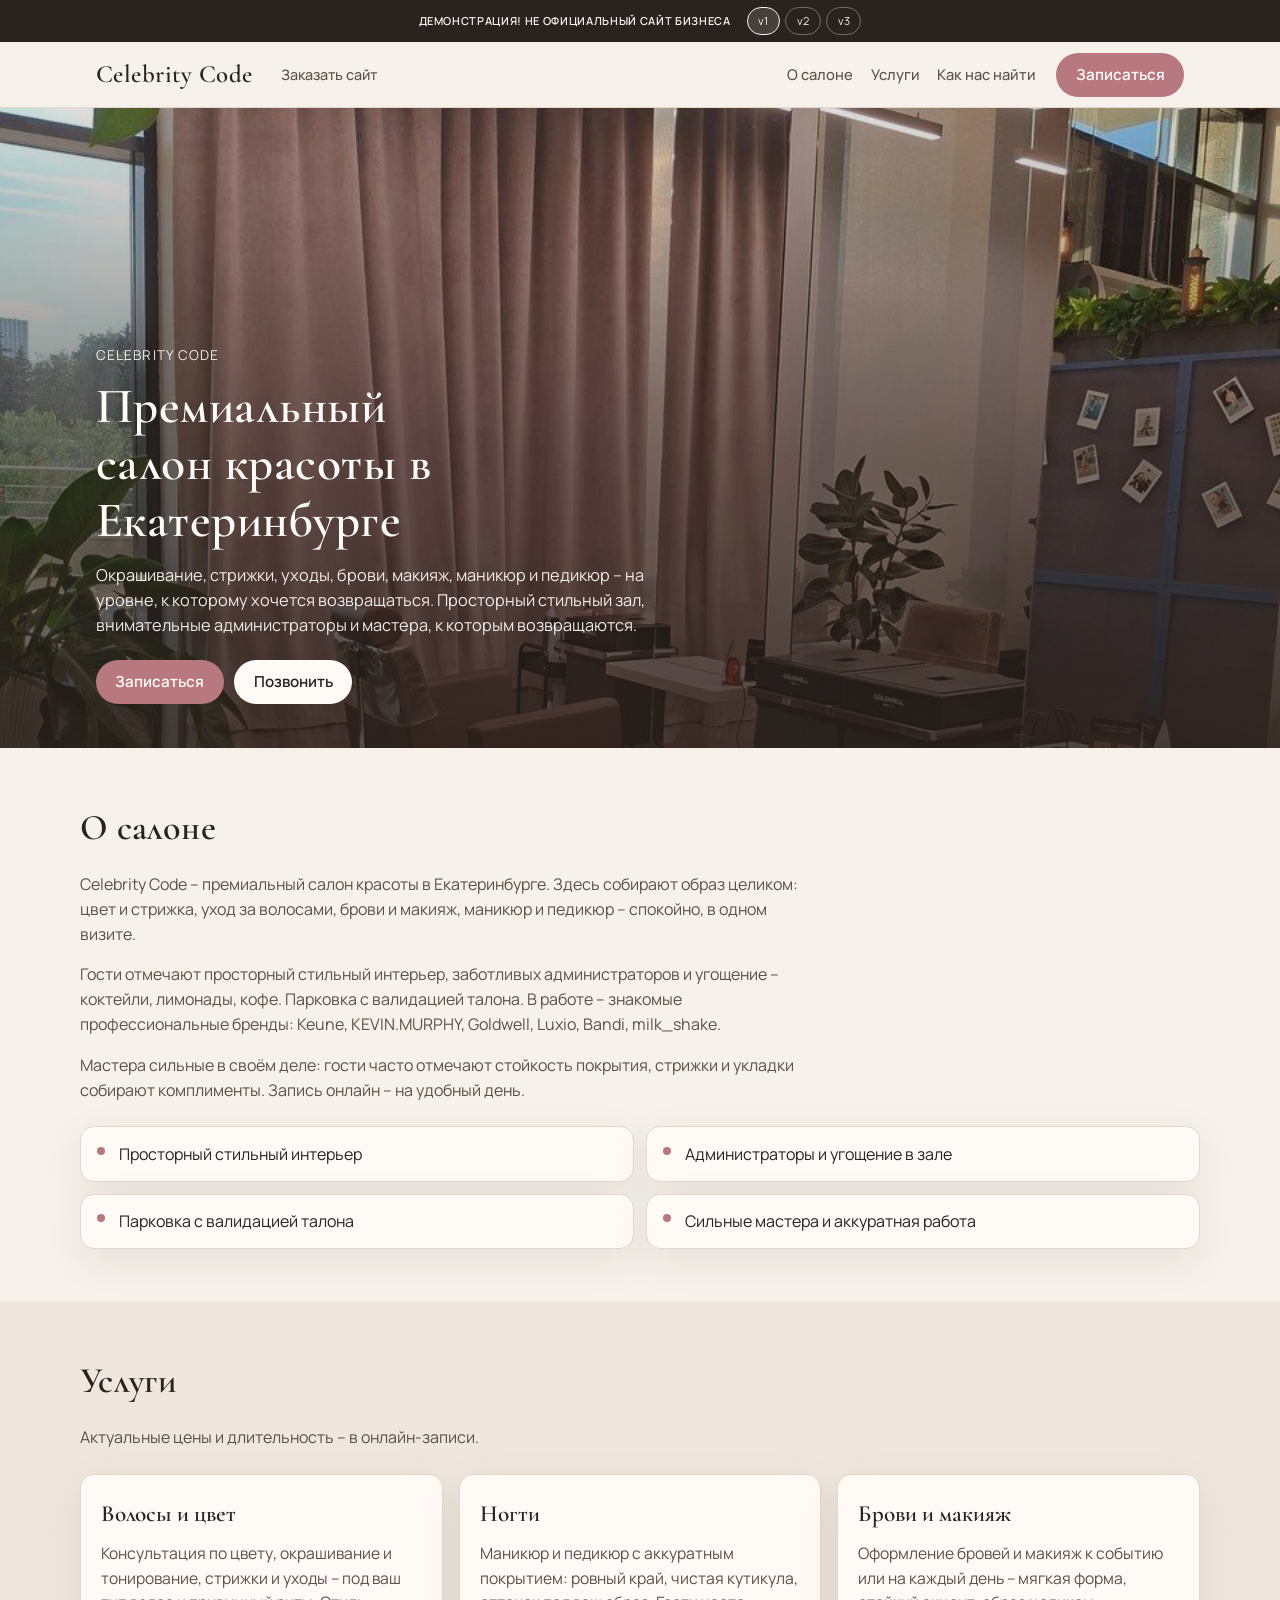
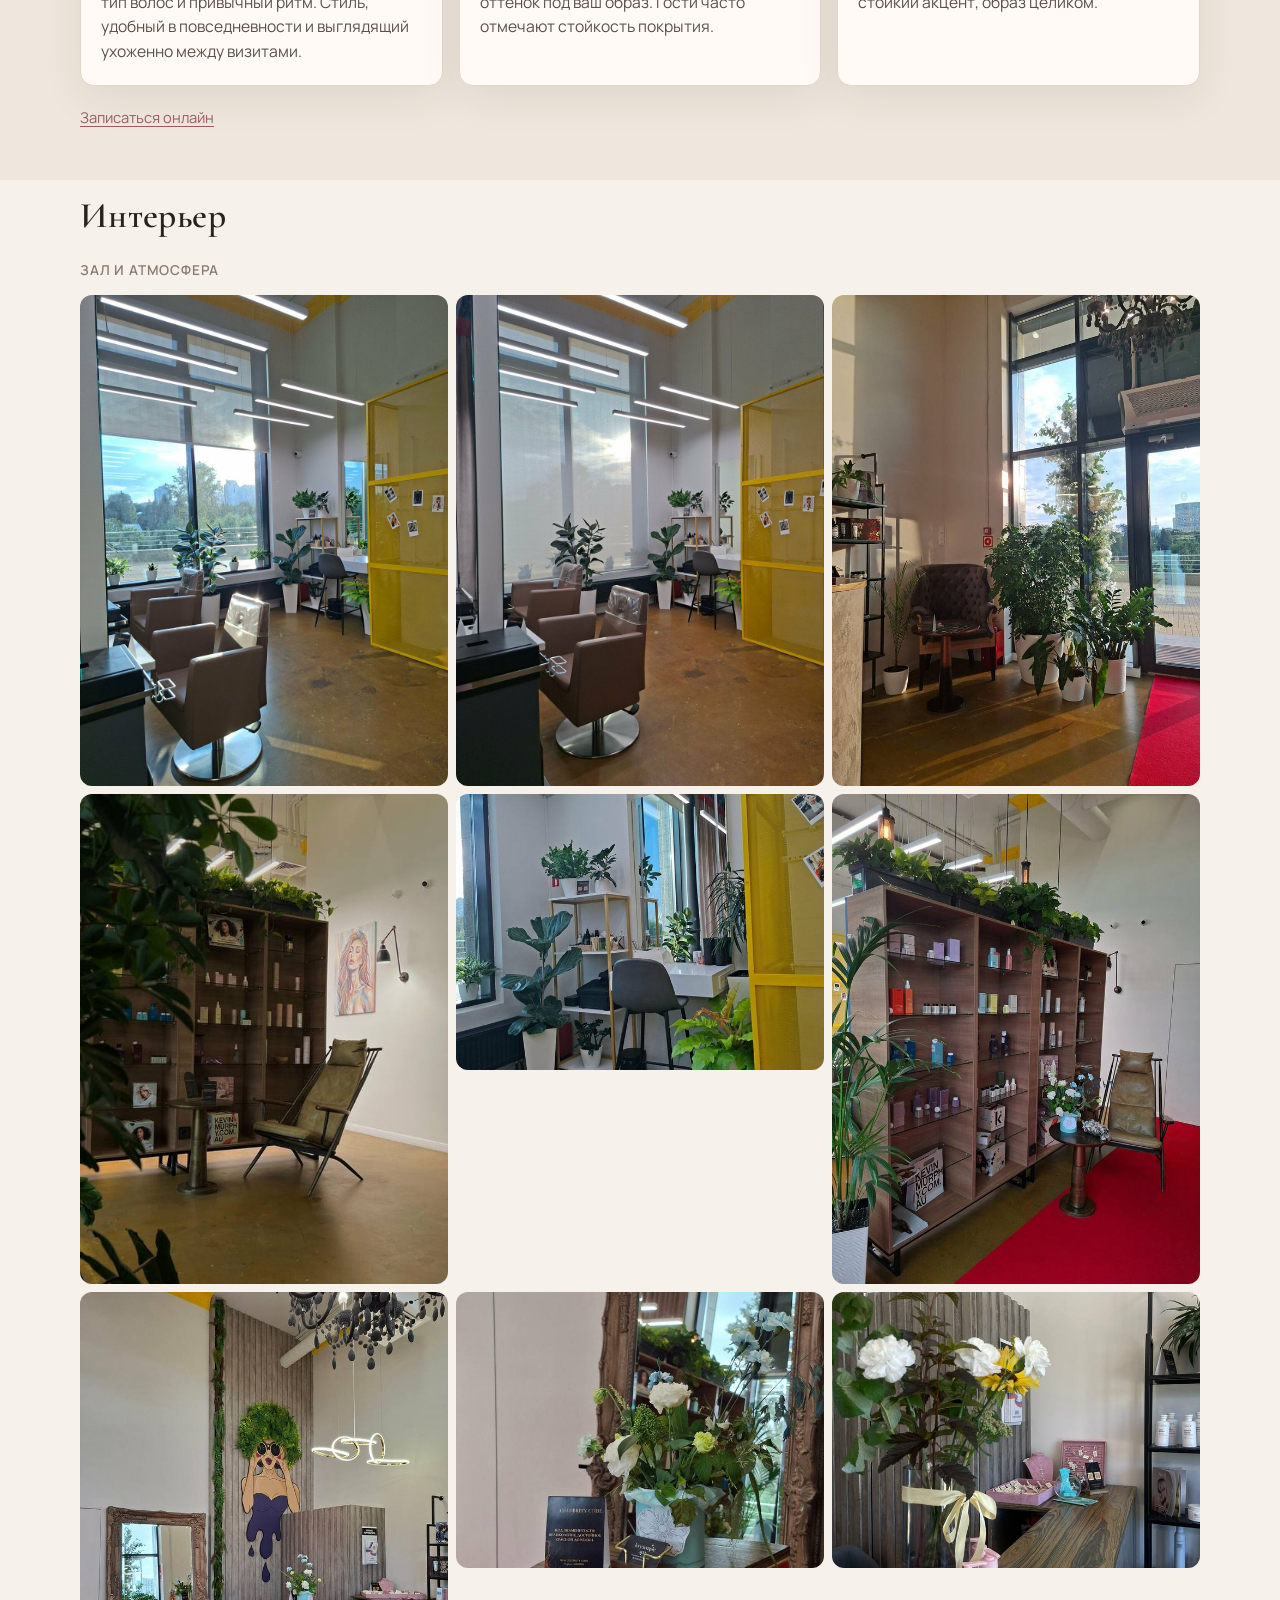
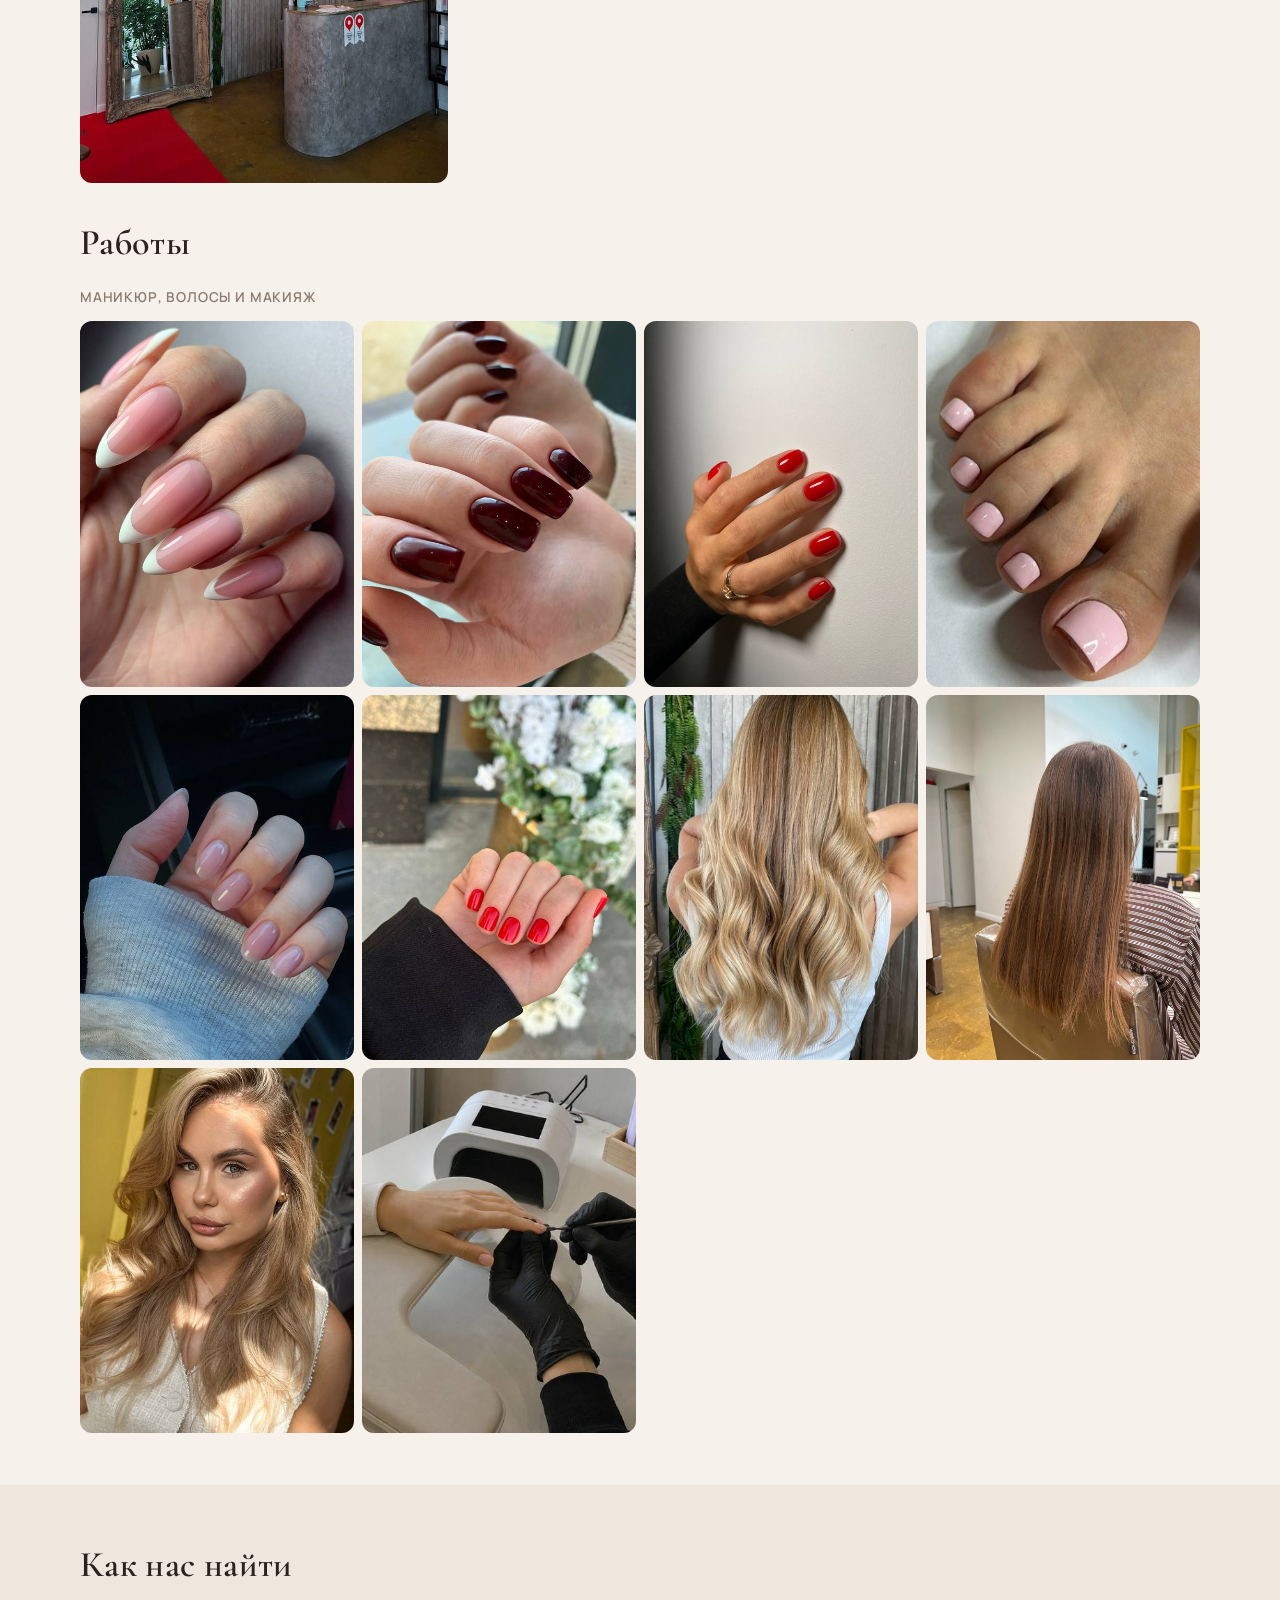
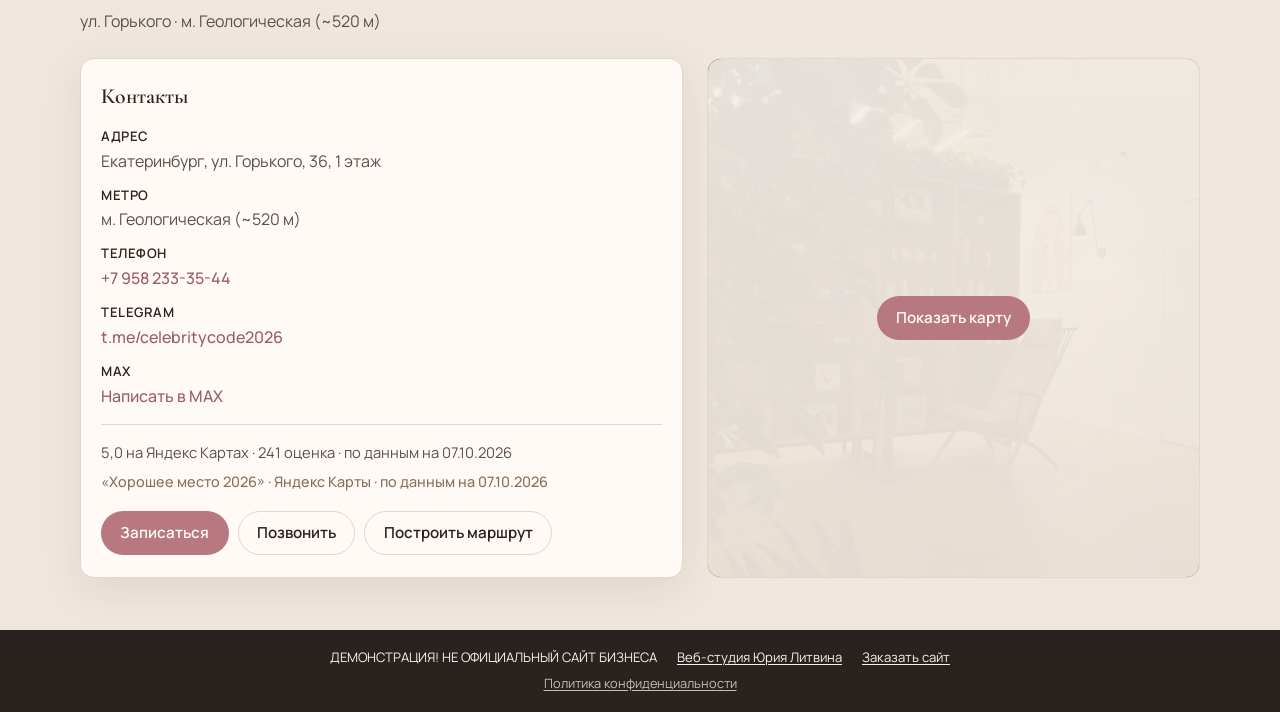
==== v1/index.html @ d30b7cc7 "Demo site" ====
<!DOCTYPE html>
<html lang="ru">
<head>
<meta charset="utf-8">
<meta name="viewport" content="width=device-width, initial-scale=1.0">
<meta name="robots" content="noindex, nofollow">
<title>Celebrity Code · Премиальный салон красоты в Екатеринбурге</title>
<meta name="description" content="Celebrity Code – премиальный салон красоты в Екатеринбурге на ул. Горького, 36. Окрашивание, стрижки, уходы, брови, макияж, маникюр и педикюр. Запись онлайн.">
<meta name="theme-color" content="#b87880">
<link rel="icon" sizes="any" href="../logos/favicon.ico">
<link rel="icon" type="image/png" sizes="32x32" href="../logos/favicon-32x32.png">
<link rel="apple-touch-icon" sizes="180x180" href="../logos/apple-touch-icon.png">
<link rel="preload" href="../fonts/cormorant-garamond-600-cyrillic.woff2" as="font" type="font/woff2" crossorigin>
<link rel="preload" href="../fonts/manrope-400-cyrillic.woff2" as="font" type="font/woff2" crossorigin>
<link rel="stylesheet" href="../css/fonts.css">
<link rel="stylesheet" href="../css/styles.css">
</head>
<body>
<div class="demo-strip" role="note">
  <div class="demo-strip__inner">
    <span class="demo-strip__label">ДЕМОНСТРАЦИЯ! НЕ ОФИЦИАЛЬНЫЙ САЙТ БИЗНЕСА</span>
    <nav class="demo-switch" aria-label="Варианты демо">
      <a href="./" aria-current="page">v1</a>
      <a href="../">v2</a>
      <a href="../v3/">v3</a>
    </nav>
  </div>
</div>

<header class="site-header">
  <div class="header-bar">
    <a class="signboard" href="../">Celebrity Code</a>
    <a class="order-link" href="https://litviniuv.ru/webstudio/order/?c=h4xt">Заказать сайт</a>
    <ul class="nav-desktop">
      <li><a href="#about">О салоне</a></li>
      <li><a href="#services">Услуги</a></li>
      <li><a href="#contacts">Как нас найти</a></li>
    </ul>
    <a class="btn btn--accent header-cta" href="https://n941778.yclients.com/company/560868/" target="_blank" rel="noopener noreferrer">Записаться</a>
    <button class="menu-toggle" id="menu-toggle" type="button" aria-expanded="false" aria-controls="nav-panel" aria-label="Открыть меню">
      <span class="menu-toggle__bars" aria-hidden="true"></span>
    </button>
  </div>
</header>

<nav class="nav-panel" id="nav-panel" aria-label="Мобильное меню">
  <ul class="nav-panel__list">
    <li><a href="#about">О салоне</a></li>
    <li><a href="#services">Услуги</a></li>
    <li><a href="#contacts">Как нас найти</a></li>
    <li><a href="https://litviniuv.ru/webstudio/order/?c=h4xt">Заказать сайт</a></li>
  </ul>
  <div class="nav-panel__meta">
    <p>Екатеринбург, ул. Горького, 36, 1 этаж</p>
    <p><a href="tel:+79582333544">+7 958 233-35-44</a></p>
  </div>
</nav>

<main>
  <section class="hero" aria-label="Первый экран">
    <div class="hero__media">
      <img src="../images/interior-01.jpg" alt="Просторный зал Celebrity Code с панорамными окнами и розовыми шторами" width="960" height="1280" fetchpriority="high">
    </div>
    <div class="hero__inner">
      <p class="hero__eyebrow">Celebrity Code</p>
      <h1>Премиальный салон красоты в Екатеринбурге</h1>
      <p class="hero__lead">Окрашивание, стрижки, уходы, брови, макияж, маникюр и педикюр – на уровне, к которому хочется возвращаться. Просторный стильный зал, внимательные администраторы и мастера, к которым возвращаются.</p>
      <div class="hero__actions">
        <a class="btn btn--accent" href="https://n941778.yclients.com/company/560868/" target="_blank" rel="noopener noreferrer">Записаться</a>
        <a class="btn btn--light" href="tel:+79582333544">Позвонить</a>
      </div>
    </div>
  </section>

  <section class="section" id="about">
    <div class="section__inner">
      <h2 class="section__title">О салоне</h2>
      <div class="prose">
        <p>Celebrity Code – премиальный салон красоты в Екатеринбурге. Здесь собирают образ целиком: цвет и стрижка, уход за волосами, брови и макияж, маникюр и педикюр – спокойно, в одном визите.</p>
        <p>Гости отмечают просторный стильный интерьер, заботливых администраторов и угощение – коктейли, лимонады, кофе. Парковка с валидацией талона. В работе – знакомые профессиональные бренды: Keune, KEVIN.MURPHY, Goldwell, Luxio, Bandi, milk_shake.</p>
        <p>Мастера сильные в своём деле: гости часто отмечают стойкость покрытия, стрижки и укладки собирают комплименты. Запись онлайн – на удобный день.</p>
      </div>
      <ul class="feature-list">
        <li>Просторный стильный интерьер</li>
        <li>Администраторы и угощение в зале</li>
        <li>Парковка с валидацией талона</li>
        <li>Сильные мастера и аккуратная работа</li>
      </ul>
    </div>
  </section>

  <section class="section section--soft" id="services">
    <div class="section__inner">
      <h2 class="section__title">Услуги</h2>
      <p class="section__lead">Актуальные цены и длительность – в онлайн-записи.</p>
      <div class="services-grid">
        <article class="service-card">
          <h3>Волосы и цвет</h3>
          <p>Консультация по цвету, окрашивание и тонирование, стрижки и уходы – под ваш тип волос и привычный ритм. Стиль, удобный в повседневности и выглядящий ухоженно между визитами.</p>
        </article>
        <article class="service-card">
          <h3>Ногти</h3>
          <p>Маникюр и педикюр с аккуратным покрытием: ровный край, чистая кутикула, оттенок под ваш образ. Гости часто отмечают стойкость покрытия.</p>
        </article>
        <article class="service-card">
          <h3>Брови и макияж</h3>
          <p>Оформление бровей и макияж к событию или на каждый день – мягкая форма, стойкий акцент, образ целиком.</p>
        </article>
      </div>
      <p class="services-note"><a href="https://n941778.yclients.com/company/560868/" target="_blank" rel="noopener noreferrer">Записаться онлайн</a></p>
    </div>
  </section>

  <section class="section gallery" aria-label="Галерея">
    <div class="section__inner">
      <h2 class="section__title">Интерьер</h2>
      <div class="gallery__block">
        <p class="gallery__label">Зал и атмосфера</p>
        <div class="gallery__grid gallery__grid--interiors">
          <figure><img src="../images/interior-02.jpg" alt="Рабочие места у больших окон салона" width="960" height="1280" loading="lazy"></figure>
          <figure><img src="../images/interior-03.jpg" alt="Ряд станций с мягким светом на потолке" width="960" height="1280" loading="lazy"></figure>
          <figure><img src="../images/interior-04.jpg" alt="Зона отдыха с креслом и растениями" width="675" height="900" loading="lazy"></figure>
          <figure><img src="../images/interior-05.jpg" alt="Витрина с уходовой косметикой и креслом" width="900" height="675" loading="lazy"></figure>
          <figure><img src="../images/interior-06.jpg" alt="Угловая зона у окна с барным стулом" width="675" height="900" loading="lazy"></figure>
          <figure><img src="../images/interior-07.jpg" alt="Витрина с продуктами и растениями" width="675" height="900" loading="lazy"></figure>
          <figure><img src="../images/interior-08.jpg" alt="Ресепшен с зеркалом и мягким неоном" width="675" height="900" loading="lazy"></figure>
          <figure><img src="../images/interior-09.jpg" alt="Стойка ресепшена с цветами" width="675" height="900" loading="lazy"></figure>
          <figure><img src="../images/interior-10.jpg" alt="Ресепшен с брендовой косметикой и букетом" width="675" height="900" loading="lazy"></figure>
        </div>
      </div>
      <div class="gallery__block">
        <h2 class="section__title">Работы</h2>
        <p class="gallery__label">Маникюр, волосы и макияж</p>
        <div class="gallery__grid gallery__grid--works">
          <figure><img src="../images/work-01.jpg" alt="Нюдовый френч на миндалевидной форме" width="700" height="700" loading="lazy"></figure>
          <figure><img src="../images/work-02.jpg" alt="Бордовый глянцевый маникюр" width="525" height="700" loading="lazy"></figure>
          <figure><img src="../images/work-03.jpg" alt="Красный маникюр" width="525" height="700" loading="lazy"></figure>
          <figure><img src="../images/work-04.jpg" alt="Розовый педикюр" width="700" height="525" loading="lazy"></figure>
          <figure><img src="../images/work-05.jpg" alt="Нюдовый маникюр" width="525" height="700" loading="lazy"></figure>
          <figure><img src="../images/work-06.jpg" alt="Красный маникюр с цветочным акцентом" width="525" height="700" loading="lazy"></figure>
          <figure><img src="../images/work-07.jpg" alt="Длинные светлые волны" width="393" height="700" loading="lazy"></figure>
          <figure><img src="../images/work-08.jpg" alt="Прямые каштановые волосы" width="525" height="700" loading="lazy"></figure>
          <figure><img src="../images/work-11.jpg" alt="Светлая укладка и макияж" width="525" height="700" loading="lazy"></figure>
          <figure><img src="../images/work-12.jpg" alt="Маникюр в процессе работы" width="700" height="525" loading="lazy"></figure>
        </div>
      </div>
    </div>
  </section>

  <section class="section section--soft" id="contacts">
    <div class="section__inner">
      <h2 class="section__title">Как нас найти</h2>
      <p class="section__lead">ул. Горького · м. Геологическая (~520 м)</p>
      <div class="contacts-grid">
        <div class="contacts-card">
          <h3>Контакты</h3>
          <ul class="contacts-list">
            <li>
              <strong>Адрес</strong>
              Екатеринбург, ул. Горького, 36, 1 этаж
            </li>
            <li>
              <strong>Метро</strong>
              м. Геологическая (~520 м)
            </li>
            <li>
              <strong>Телефон</strong>
              <a href="tel:+79582333544">+7 958 233-35-44</a>
            </li>
            <li>
              <strong>Telegram</strong>
              <a href="https://t.me/celebritycode2026" target="_blank" rel="noopener noreferrer">t.me/celebritycode2026</a>
            </li>
            <li>
              <strong>MAX</strong>
              <a href="https://max.ru/u/f9LHodD0cOIdNxiGwpYgcu-uURk3g34Nb84Rll1ooj0iKbLp18bZekfVQBA" target="_blank" rel="noopener noreferrer">Написать в MAX</a>
            </li>
          </ul>
          <p class="rating-line">5,0 на Яндекс Картах · 241 оценка · по данным на 07.10.2026</p>
          <p class="award-line">«Хорошее место 2026» · Яндекс Карты · по данным на 07.10.2026</p>
          <div class="contacts-actions">
            <a class="btn btn--accent" href="https://n941778.yclients.com/company/560868/" target="_blank" rel="noopener noreferrer">Записаться</a>
            <a class="btn btn--ghost" href="tel:+79582333544">Позвонить</a>
            <a class="btn btn--ghost" href="https://yandex.ru/maps/org/celebrity_code/54910618057/" target="_blank" rel="noopener noreferrer">Построить маршрут</a>
          </div>
        </div>
        <div
          class="map-wrap"
          id="map-wrap"
          data-map-src="https://yandex.ru/map-widget/v1/?ll=60.6073%2C56.8293&amp;z=17&amp;pt=60.6073,56.8293&amp;l=map"
        >
          <div class="map-placeholder">
            <button class="btn btn--accent" id="show-map" type="button">Показать карту</button>
          </div>
        </div>
      </div>
    </div>
  </section>
</main>

<footer class="site-footer">
  <div class="site-footer__inner">
    <span>ДЕМОНСТРАЦИЯ! НЕ ОФИЦИАЛЬНЫЙ САЙТ БИЗНЕСА</span>
    <a href="https://litviniuv.ru/webstudio/">Веб-студия Юрия Литвина</a>
    <a href="https://litviniuv.ru/webstudio/order/?c=h4xt">Заказать сайт</a>
  </div>
  <div class="footer-privacy">
    <a href="../privacy/">Политика конфиденциальности</a>
  </div>
</footer>

<script src="../js/main.js" defer></script>
</body>
</html>
---- css/fonts.css ----
@font-face {
  font-family: 'Cormorant Garamond';
  font-style: italic;
  font-weight: 500;
  font-display: swap;
  src: url('../fonts/cormorant-garamond-500-italic-cyrillic.woff2') format('woff2');
  unicode-range: U+0301, U+0400-045F, U+0490-0491, U+04B0-04B1, U+2116;
}
@font-face {
  font-family: 'Cormorant Garamond';
  font-style: italic;
  font-weight: 500;
  font-display: swap;
  src: url('../fonts/cormorant-garamond-500-italic-latin-ext.woff2') format('woff2');
  unicode-range: U+0100-02BA, U+02BD-02C5, U+02C7-02CC, U+02CE-02D7, U+02DD-02FF, U+0304, U+0308, U+0329, U+1D00-1DBF, U+1E00-1E9F, U+1EF2-1EFF, U+2020, U+20A0-20AB, U+20AD-20C4, U+2113, U+2C60-2C7F, U+A720-A7FF;
}
@font-face {
  font-family: 'Cormorant Garamond';
  font-style: italic;
  font-weight: 500;
  font-display: swap;
  src: url('../fonts/cormorant-garamond-500-italic-latin.woff2') format('woff2');
  unicode-range: U+0000-00FF, U+0131, U+0152-0153, U+02BB-02BC, U+02C6, U+02DA, U+02DC, U+0304, U+0308, U+0329, U+2000-206F, U+20AC, U+2122, U+2191, U+2193, U+2212, U+2215, U+FEFF, U+FFFD;
}
@font-face {
  font-family: 'Cormorant Garamond';
  font-style: normal;
  font-weight: 500;
  font-display: swap;
  src: url('../fonts/cormorant-garamond-500-cyrillic.woff2') format('woff2');
  unicode-range: U+0301, U+0400-045F, U+0490-0491, U+04B0-04B1, U+2116;
}
@font-face {
  font-family: 'Cormorant Garamond';
  font-style: normal;
  font-weight: 500;
  font-display: swap;
  src: url('../fonts/cormorant-garamond-500-latin-ext.woff2') format('woff2');
  unicode-range: U+0100-02BA, U+02BD-02C5, U+02C7-02CC, U+02CE-02D7, U+02DD-02FF, U+0304, U+0308, U+0329, U+1D00-1DBF, U+1E00-1E9F, U+1EF2-1EFF, U+2020, U+20A0-20AB, U+20AD-20C4, U+2113, U+2C60-2C7F, U+A720-A7FF;
}
@font-face {
  font-family: 'Cormorant Garamond';
  font-style: normal;
  font-weight: 500;
  font-display: swap;
  src: url('../fonts/cormorant-garamond-500-latin.woff2') format('woff2');
  unicode-range: U+0000-00FF, U+0131, U+0152-0153, U+02BB-02BC, U+02C6, U+02DA, U+02DC, U+0304, U+0308, U+0329, U+2000-206F, U+20AC, U+2122, U+2191, U+2193, U+2212, U+2215, U+FEFF, U+FFFD;
}
@font-face {
  font-family: 'Cormorant Garamond';
  font-style: normal;
  font-weight: 600;
  font-display: swap;
  src: url('../fonts/cormorant-garamond-600-cyrillic.woff2') format('woff2');
  unicode-range: U+0301, U+0400-045F, U+0490-0491, U+04B0-04B1, U+2116;
}
@font-face {
  font-family: 'Cormorant Garamond';
  font-style: normal;
  font-weight: 600;
  font-display: swap;
  src: url('../fonts/cormorant-garamond-600-latin-ext.woff2') format('woff2');
  unicode-range: U+0100-02BA, U+02BD-02C5, U+02C7-02CC, U+02CE-02D7, U+02DD-02FF, U+0304, U+0308, U+0329, U+1D00-1DBF, U+1E00-1E9F, U+1EF2-1EFF, U+2020, U+20A0-20AB, U+20AD-20C4, U+2113, U+2C60-2C7F, U+A720-A7FF;
}
@font-face {
  font-family: 'Cormorant Garamond';
  font-style: normal;
  font-weight: 600;
  font-display: swap;
  src: url('../fonts/cormorant-garamond-600-latin.woff2') format('woff2');
  unicode-range: U+0000-00FF, U+0131, U+0152-0153, U+02BB-02BC, U+02C6, U+02DA, U+02DC, U+0304, U+0308, U+0329, U+2000-206F, U+20AC, U+2122, U+2191, U+2193, U+2212, U+2215, U+FEFF, U+FFFD;
}
@font-face {
  font-family: 'Manrope';
  font-style: normal;
  font-weight: 400;
  font-display: swap;
  src: url('../fonts/manrope-400-cyrillic.woff2') format('woff2');
  unicode-range: U+0301, U+0400-045F, U+0490-0491, U+04B0-04B1, U+2116;
}
@font-face {
  font-family: 'Manrope';
  font-style: normal;
  font-weight: 400;
  font-display: swap;
  src: url('../fonts/manrope-400-latin-ext.woff2') format('woff2');
  unicode-range: U+0100-02BA, U+02BD-02C5, U+02C7-02CC, U+02CE-02D7, U+02DD-02FF, U+0304, U+0308, U+0329, U+1D00-1DBF, U+1E00-1E9F, U+1EF2-1EFF, U+2020, U+20A0-20AB, U+20AD-20C4, U+2113, U+2C60-2C7F, U+A720-A7FF;
}
@font-face {
  font-family: 'Manrope';
  font-style: normal;
  font-weight: 400;
  font-display: swap;
  src: url('../fonts/manrope-400-latin.woff2') format('woff2');
  unicode-range: U+0000-00FF, U+0131, U+0152-0153, U+02BB-02BC, U+02C6, U+02DA, U+02DC, U+0304, U+0308, U+0329, U+2000-206F, U+20AC, U+2122, U+2191, U+2193, U+2212, U+2215, U+FEFF, U+FFFD;
}
@font-face {
  font-family: 'Manrope';
  font-style: normal;
  font-weight: 500;
  font-display: swap;
  src: url('../fonts/manrope-500-cyrillic.woff2') format('woff2');
  unicode-range: U+0301, U+0400-045F, U+0490-0491, U+04B0-04B1, U+2116;
}
@font-face {
  font-family: 'Manrope';
  font-style: normal;
  font-weight: 500;
  font-display: swap;
  src: url('../fonts/manrope-500-latin-ext.woff2') format('woff2');
  unicode-range: U+0100-02BA, U+02BD-02C5, U+02C7-02CC, U+02CE-02D7, U+02DD-02FF, U+0304, U+0308, U+0329, U+1D00-1DBF, U+1E00-1E9F, U+1EF2-1EFF, U+2020, U+20A0-20AB, U+20AD-20C4, U+2113, U+2C60-2C7F, U+A720-A7FF;
}
@font-face {
  font-family: 'Manrope';
  font-style: normal;
  font-weight: 500;
  font-display: swap;
  src: url('../fonts/manrope-500-latin.woff2') format('woff2');
  unicode-range: U+0000-00FF, U+0131, U+0152-0153, U+02BB-02BC, U+02C6, U+02DA, U+02DC, U+0304, U+0308, U+0329, U+2000-206F, U+20AC, U+2122, U+2191, U+2193, U+2212, U+2215, U+FEFF, U+FFFD;
}
@font-face {
  font-family: 'Manrope';
  font-style: normal;
  font-weight: 600;
  font-display: swap;
  src: url('../fonts/manrope-600-cyrillic.woff2') format('woff2');
  unicode-range: U+0301, U+0400-045F, U+0490-0491, U+04B0-04B1, U+2116;
}
@font-face {
  font-family: 'Manrope';
  font-style: normal;
  font-weight: 600;
  font-display: swap;
  src: url('../fonts/manrope-600-latin-ext.woff2') format('woff2');
  unicode-range: U+0100-02BA, U+02BD-02C5, U+02C7-02CC, U+02CE-02D7, U+02DD-02FF, U+0304, U+0308, U+0329, U+1D00-1DBF, U+1E00-1E9F, U+1EF2-1EFF, U+2020, U+20A0-20AB, U+20AD-20C4, U+2113, U+2C60-2C7F, U+A720-A7FF;
}
@font-face {
  font-family: 'Manrope';
  font-style: normal;
  font-weight: 600;
  font-display: swap;
  src: url('../fonts/manrope-600-latin.woff2') format('woff2');
  unicode-range: U+0000-00FF, U+0131, U+0152-0153, U+02BB-02BC, U+02C6, U+02DA, U+02DC, U+0304, U+0308, U+0329, U+2000-206F, U+20AC, U+2122, U+2191, U+2193, U+2212, U+2215, U+FEFF, U+FFFD;
}
---- css/styles.css ----
/* Celebrity Code · demo C2 · Fork B warm premium */
:root {
  --bg: #f7f1eb;
  --bg-soft: #efe6dd;
  --surface: #fffaf6;
  --ink: #2a221e;
  --ink-soft: #5c5048;
  --muted: #8a7b70;
  --line: #e4d6c8;
  --rose: #b87880;
  --rose-deep: #9a5d66;
  --wood: #8b6f5c;
  --accent: #b87880;
  --accent-ink: #fffaf6;
  --shadow: 0 12px 40px rgba(42, 34, 30, 0.08);
  --radius: 14px;
  --font-display: "Cormorant Garamond", "Times New Roman", serif;
  --font-body: Manrope, system-ui, sans-serif;
  --demo-h: 36px;
  --header-h: 64px;
  --max: 1120px;
  --ease: cubic-bezier(0.22, 1, 0.36, 1);
}

*, *::before, *::after { box-sizing: border-box; }
html {
  scroll-behavior: smooth;
  -webkit-text-size-adjust: 100%;
}
html.nav-open { overflow: hidden; }
body {
  margin: 0;
  font-family: var(--font-body);
  font-weight: 400;
  color: var(--ink);
  background: var(--bg);
  line-height: 1.55;
  min-height: 100%;
  /* no overflow-x:hidden — clips fixed children */
}
img { max-width: 100%; height: auto; display: block; }
a { color: var(--rose-deep); text-decoration-thickness: 1px; text-underline-offset: 0.18em; }
a:hover { color: var(--ink); }
:focus { outline: none; }
:focus-visible {
  outline: 2px solid var(--rose);
  outline-offset: 3px;
}

.demo-strip {
  position: sticky;
  top: 0;
  z-index: 60;
  background: #2a221e;
  color: #f7f1eb;
  font-size: 11px;
  letter-spacing: 0.06em;
  text-align: center;
  padding: 0.45rem 0.75rem;
  line-height: 1.35;
}
.demo-strip__inner {
  max-width: var(--max);
  margin: 0 auto;
  display: flex;
  flex-wrap: wrap;
  gap: 0.5rem 1rem;
  align-items: center;
  justify-content: center;
}
.demo-strip__label { font-weight: 600; text-transform: uppercase; }
.demo-switch {
  display: flex;
  gap: 0.35rem;
  flex-wrap: wrap;
  justify-content: center;
}
.demo-switch a {
  color: #f7f1eb;
  text-decoration: none;
  border: 1px solid rgba(247, 241, 235, 0.35);
  border-radius: 999px;
  padding: 0.2rem 0.65rem;
  font-size: 11px;
  letter-spacing: 0.02em;
  min-height: 28px;
  display: inline-flex;
  align-items: center;
}
.demo-switch a[aria-current="page"],
.demo-switch a:hover {
  background: rgba(247, 241, 235, 0.14);
  border-color: #f7f1eb;
}

.site-header {
  position: sticky;
  top: var(--demo-h);
  z-index: 50;
  background: rgba(247, 241, 235, 0.92);
  backdrop-filter: blur(10px);
  border-bottom: 1px solid var(--line);
}
.header-bar {
  max-width: var(--max);
  margin: 0 auto;
  padding: 0.65rem 1rem;
  display: flex;
  align-items: center;
  gap: 0.75rem 1rem;
  min-height: var(--header-h);
}
.signboard {
  font-family: var(--font-display);
  font-weight: 600;
  font-size: clamp(1.25rem, 2.5vw, 1.55rem);
  letter-spacing: 0.02em;
  color: var(--ink);
  text-decoration: none;
  white-space: nowrap;
  line-height: 1.1;
}
.signboard:hover { color: var(--rose-deep); }
.order-link {
  margin-left: auto;
  color: var(--ink-soft);
  text-decoration: none;
  font-size: 0.9rem;
  font-weight: 500;
  display: none;
}
.order-link:hover { color: var(--ink); }
.nav-desktop {
  display: none;
  gap: 1.1rem;
  align-items: center;
  list-style: none;
  margin: 0;
  padding: 0;
}
.nav-desktop a {
  color: var(--ink-soft);
  text-decoration: none;
  font-size: 0.92rem;
  font-weight: 500;
}
.nav-desktop a:hover { color: var(--ink); }
.btn {
  display: inline-flex;
  align-items: center;
  justify-content: center;
  gap: 0.4rem;
  min-height: 44px;
  padding: 0.55rem 1.15rem;
  border-radius: 999px;
  border: 1px solid transparent;
  font: inherit;
  font-weight: 600;
  font-size: 0.95rem;
  text-decoration: none;
  cursor: pointer;
  transition: background 0.2s var(--ease), color 0.2s var(--ease), border-color 0.2s var(--ease);
}
.btn--accent {
  background: var(--accent);
  color: var(--accent-ink);
}
.btn--accent:hover { background: var(--rose-deep); color: var(--accent-ink); }
.btn--ghost {
  background: transparent;
  border-color: var(--line);
  color: var(--ink);
}
.btn--ghost:hover { border-color: var(--rose); color: var(--rose-deep); }
.btn--light {
  background: var(--surface);
  color: var(--ink);
  border-color: rgba(255,255,255,0.4);
}
.header-cta { flex-shrink: 0; }
.menu-toggle {
  display: inline-flex;
  align-items: center;
  justify-content: center;
  width: 44px;
  height: 44px;
  border: 1px solid var(--line);
  border-radius: 12px;
  background: var(--surface);
  color: var(--ink);
  cursor: pointer;
  flex-shrink: 0;
}
.menu-toggle__bars {
  display: block;
  width: 18px;
  height: 2px;
  background: currentColor;
  position: relative;
}
.menu-toggle__bars::before,
.menu-toggle__bars::after {
  content: "";
  position: absolute;
  left: 0;
  width: 18px;
  height: 2px;
  background: currentColor;
}
.menu-toggle__bars::before { top: -6px; }
.menu-toggle__bars::after { top: 6px; }
.menu-toggle[aria-expanded="true"] .menu-toggle__bars { background: transparent; }
.menu-toggle[aria-expanded="true"] .menu-toggle__bars::before {
  top: 0; transform: rotate(45deg);
}
.menu-toggle[aria-expanded="true"] .menu-toggle__bars::after {
  top: 0; transform: rotate(-45deg);
}

.nav-panel {
  display: none;
  position: fixed;
  left: 0;
  right: 0;
  bottom: 0;
  z-index: 45;
  background: var(--bg);
  padding: 1rem 1.25rem 1.5rem;
  overflow-y: auto;
  overscroll-behavior: contain;
  -webkit-overflow-scrolling: touch;
}
html.nav-open .nav-panel { display: flex; flex-direction: column; }
.nav-panel__list {
  list-style: none;
  margin: 0;
  padding: 0;
  display: flex;
  flex-direction: column;
  gap: 0.25rem;
}
.nav-panel__list a {
  display: flex;
  align-items: center;
  min-height: 48px;
  padding: 0.5rem 0.25rem;
  color: var(--ink);
  text-decoration: none;
  font-size: 1.1rem;
  font-weight: 500;
  border-bottom: 1px solid var(--line);
}
.nav-panel__meta {
  margin-top: auto;
  padding-top: 1.5rem;
  color: var(--ink-soft);
  font-size: 0.92rem;
}
.nav-panel__meta a { color: var(--rose-deep); text-decoration: none; }

body.is-locked {
  position: fixed;
  left: 0;
  right: 0;
  width: 100%;
}

.hero {
  position: relative;
  min-height: min(78vh, 640px);
  display: grid;
  align-items: end;
  color: #fffaf6;
  isolation: isolate;
}
.hero__media {
  position: absolute;
  inset: 0;
  z-index: -1;
}
.hero__media img {
  width: 100%;
  height: 100%;
  object-fit: cover;
  object-position: center 35%;
}
.hero__media::after {
  content: "";
  position: absolute;
  inset: 0;
  background:
    linear-gradient(180deg, rgba(42,34,30,0.15) 0%, rgba(42,34,30,0.55) 55%, rgba(42,34,30,0.78) 100%);
}
.hero__inner {
  max-width: var(--max);
  margin: 0 auto;
  padding: 3.5rem 1rem 2.75rem;
  width: 100%;
}
.hero__eyebrow {
  font-size: 0.85rem;
  letter-spacing: 0.08em;
  text-transform: uppercase;
  opacity: 0.9;
  margin: 0 0 0.75rem;
}
.hero h1 {
  font-family: var(--font-display);
  font-weight: 600;
  font-size: clamp(1.9rem, 5.5vw, 3.1rem);
  line-height: 1.15;
  margin: 0 0 0.85rem;
  max-width: 16ch;
  letter-spacing: 0.01em;
}
.hero__lead {
  margin: 0 0 1.35rem;
  max-width: 38rem;
  font-size: 1.02rem;
  color: rgba(255, 250, 246, 0.92);
}
.hero__actions {
  display: flex;
  flex-wrap: wrap;
  gap: 0.65rem;
}

.section {
  padding: 3.25rem 1rem;
}
.section--soft { background: var(--bg-soft); }
.section__inner {
  max-width: var(--max);
  margin: 0 auto;
}
.section__title {
  font-family: var(--font-display);
  font-weight: 600;
  font-size: clamp(1.7rem, 3.5vw, 2.25rem);
  margin: 0 0 1rem;
  letter-spacing: 0.01em;
}
.section__lead {
  margin: 0 0 1.5rem;
  color: var(--ink-soft);
  max-width: 42rem;
}
.prose p { margin: 0 0 1rem; color: var(--ink-soft); max-width: 46rem; }
.prose p:last-child { margin-bottom: 0; }
.feature-list {
  list-style: none;
  margin: 1.5rem 0 0;
  padding: 0;
  display: grid;
  gap: 0.75rem;
}
.feature-list li {
  position: relative;
  padding: 0.9rem 1rem 0.9rem 2.4rem;
  background: var(--surface);
  border: 1px solid var(--line);
  border-radius: var(--radius);
  box-shadow: var(--shadow);
}
.feature-list li::before {
  content: "";
  position: absolute;
  left: 1rem;
  top: 1.2rem;
  width: 8px;
  height: 8px;
  border-radius: 50%;
  background: var(--rose);
}

.services-grid {
  display: grid;
  gap: 1rem;
}
.service-card {
  background: var(--surface);
  border: 1px solid var(--line);
  border-radius: var(--radius);
  padding: 1.35rem 1.25rem;
  box-shadow: var(--shadow);
}
.service-card h3 {
  font-family: var(--font-display);
  font-size: 1.45rem;
  font-weight: 600;
  margin: 0 0 0.55rem;
}
.service-card p {
  margin: 0;
  color: var(--ink-soft);
  font-size: 0.98rem;
}
.services-note {
  margin: 1.25rem 0 0;
  color: var(--muted);
  font-size: 0.92rem;
}

.gallery { padding-top: 0.5rem; }
.gallery__block { margin-bottom: 2rem; }
.gallery__block:last-child { margin-bottom: 0; }
.gallery__label {
  font-size: 0.85rem;
  letter-spacing: 0.06em;
  text-transform: uppercase;
  color: var(--muted);
  margin: 0 0 0.85rem;
  font-weight: 600;
}
.gallery__grid {
  display: grid;
  grid-template-columns: repeat(2, 1fr);
  gap: 0.5rem;
}
.gallery__grid--works {
  grid-template-columns: repeat(2, 1fr);
}
.gallery__grid figure {
  margin: 0;
  border-radius: 12px;
  overflow: hidden;
  background: var(--bg-soft);
  aspect-ratio: 3 / 4;
}
.gallery__grid--interiors figure:nth-child(5),
.gallery__grid--interiors figure:nth-child(n+8) {
  aspect-ratio: 4 / 3;
}
.gallery__grid img {
  width: 100%;
  height: 100%;
  object-fit: cover;
}

.contacts-grid {
  display: grid;
  gap: 1.5rem;
}
.contacts-card {
  background: var(--surface);
  border: 1px solid var(--line);
  border-radius: var(--radius);
  padding: 1.35rem 1.25rem;
  box-shadow: var(--shadow);
}
.contacts-card h3 {
  font-family: var(--font-display);
  font-size: 1.35rem;
  margin: 0 0 0.75rem;
}
.contacts-list {
  list-style: none;
  margin: 0;
  padding: 0;
  display: grid;
  gap: 0.7rem;
}
.contacts-list li { color: var(--ink-soft); }
.contacts-list strong {
  display: block;
  color: var(--ink);
  font-weight: 600;
  font-size: 0.82rem;
  letter-spacing: 0.04em;
  text-transform: uppercase;
  margin-bottom: 0.15rem;
}
.contacts-list a { text-decoration: none; color: var(--rose-deep); font-weight: 500; }
.contacts-list a:hover { color: var(--ink); }
.rating-line {
  margin: 1rem 0 0;
  padding-top: 1rem;
  border-top: 1px solid var(--line);
  color: var(--ink-soft);
  font-size: 0.92rem;
}
.award-line {
  margin: 0.4rem 0 0;
  color: var(--wood);
  font-size: 0.9rem;
  font-weight: 500;
}
.contacts-actions {
  display: flex;
  flex-wrap: wrap;
  gap: 0.55rem;
  margin-top: 1.15rem;
}
.map-wrap {
  border-radius: var(--radius);
  overflow: hidden;
  border: 1px solid var(--line);
  background: var(--bg-soft);
  min-height: 260px;
  position: relative;
}
.map-wrap iframe {
  width: 100%;
  height: 280px;
  border: 0;
  display: block;
}
.map-placeholder {
  position: absolute;
  inset: 0;
  display: flex;
  align-items: center;
  justify-content: center;
  padding: 1rem;
  text-align: center;
  background:
    linear-gradient(180deg, rgba(247,241,235,0.92), rgba(239,230,221,0.95)),
    url("../images/interior-05.jpg") center/cover;
}
.map-placeholder[hidden],
.map-wrap.is-loaded .map-placeholder { display: none; }

.site-footer {
  background: #2a221e;
  color: #f7f1eb;
  padding: 1.1rem 1rem;
  font-size: 0.82rem;
}
.site-footer__inner {
  max-width: var(--max);
  margin: 0 auto;
  display: flex;
  flex-wrap: wrap;
  gap: 0.55rem 1.25rem;
  align-items: center;
  justify-content: center;
  text-align: center;
}
.site-footer a {
  color: #f7f1eb;
  text-decoration: underline;
  text-underline-offset: 0.15em;
}
.site-footer a:hover { opacity: 0.85; }
.footer-privacy {
  max-width: var(--max);
  margin: 0.35rem auto 0;
  text-align: center;
}
.footer-privacy a {
  color: rgba(247,241,235,0.75);
  font-size: 0.8rem;
}

.shell-page {
  min-height: 60vh;
  display: grid;
  place-items: center;
  padding: 3rem 1rem;
  text-align: center;
}
.shell-page h1 {
  font-family: var(--font-display);
  font-size: 2rem;
  margin: 0 0 0.75rem;
}

@media (min-width: 640px) {
  .gallery__grid--interiors {
    grid-template-columns: repeat(3, 1fr);
  }
  .gallery__grid--works {
    grid-template-columns: repeat(4, 1fr);
  }
  .services-grid {
    grid-template-columns: repeat(3, 1fr);
  }
  .feature-list {
    grid-template-columns: repeat(2, 1fr);
  }
}
@media (min-width: 900px) {
  .order-link { display: inline; margin-left: 0.5rem; margin-right: 0.5rem; }
  .nav-desktop { display: flex; margin-left: auto; }
  .menu-toggle { display: none; }
  .header-bar { gap: 1.25rem; }
  .contacts-grid {
    grid-template-columns: 1.1fr 0.9fr;
    align-items: stretch;
  }
  .map-wrap iframe { height: 100%; min-height: 320px; }
  .map-wrap { min-height: 320px; height: 100%; }
}
@media (prefers-reduced-motion: reduce) {
  html { scroll-behavior: auto; }
  *, *::before, *::after {
    animation-duration: 0.01ms !important;
    transition-duration: 0.01ms !important;
  }
}
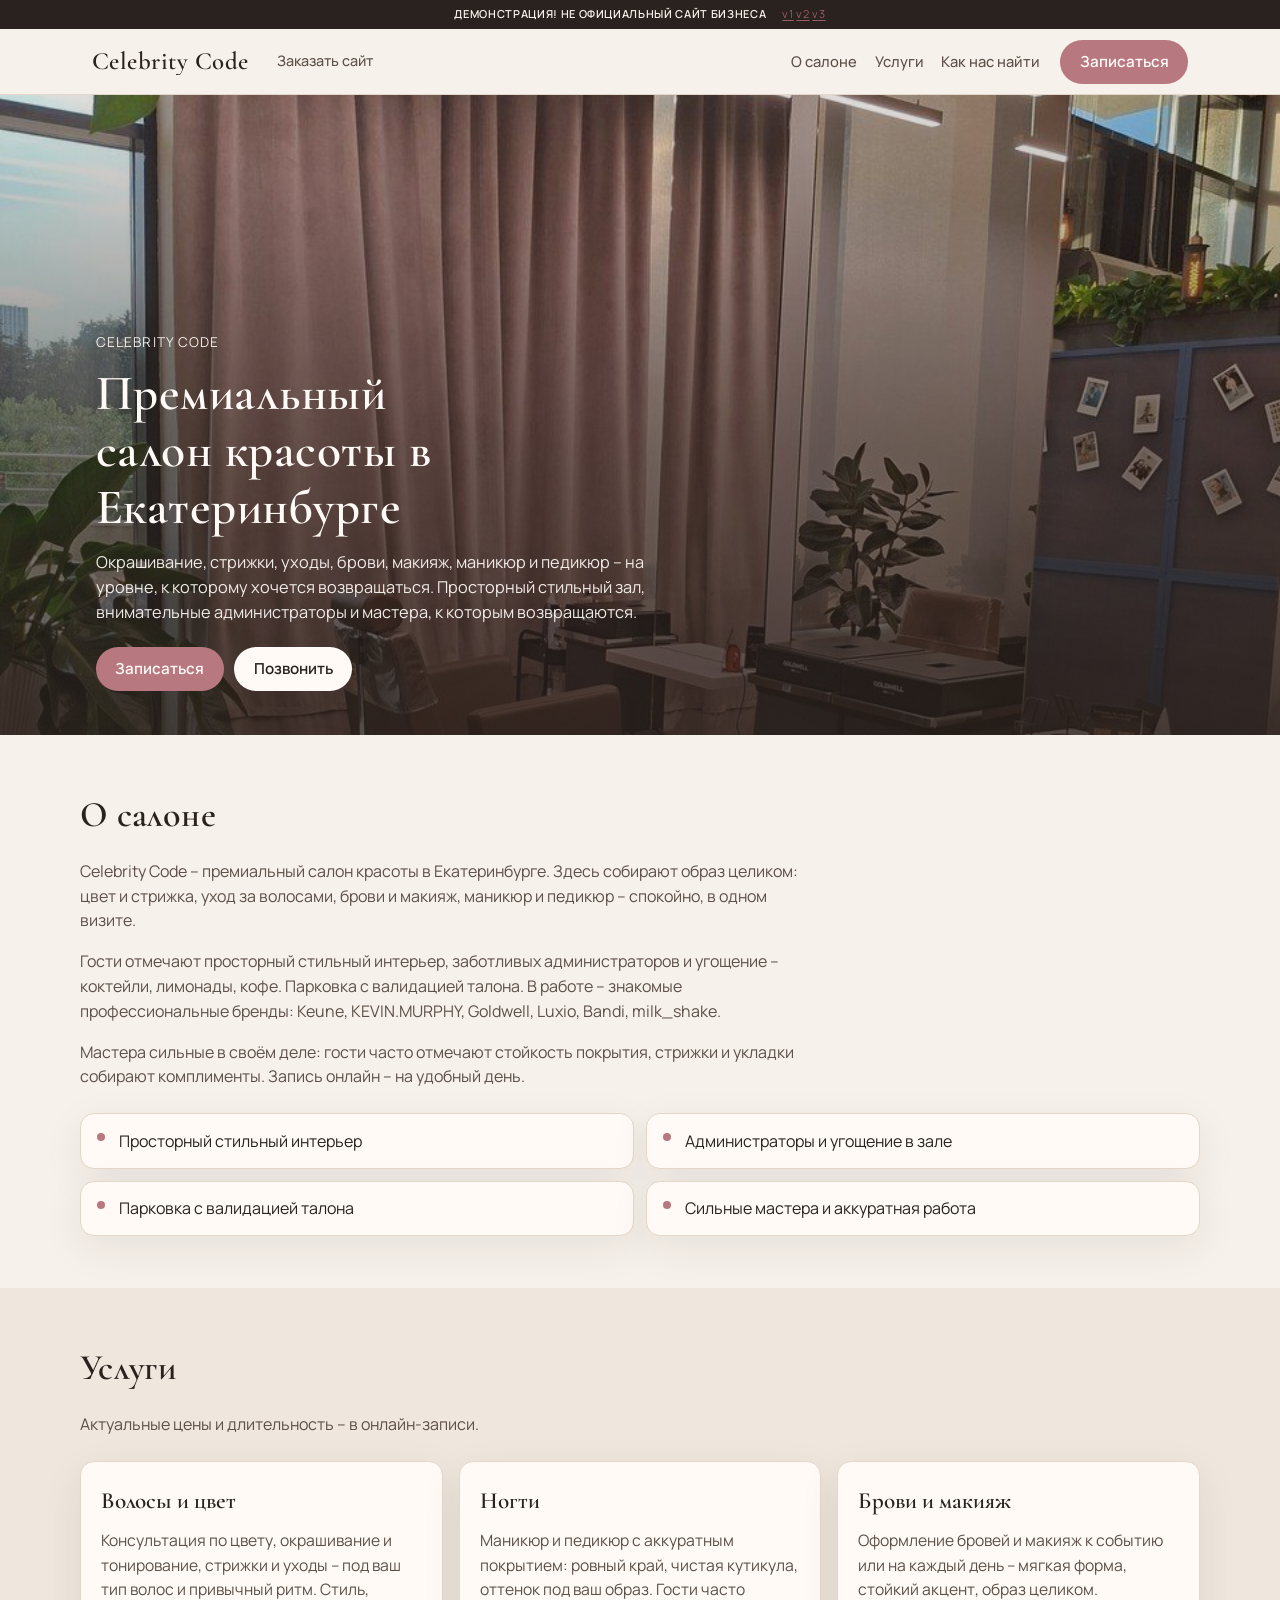
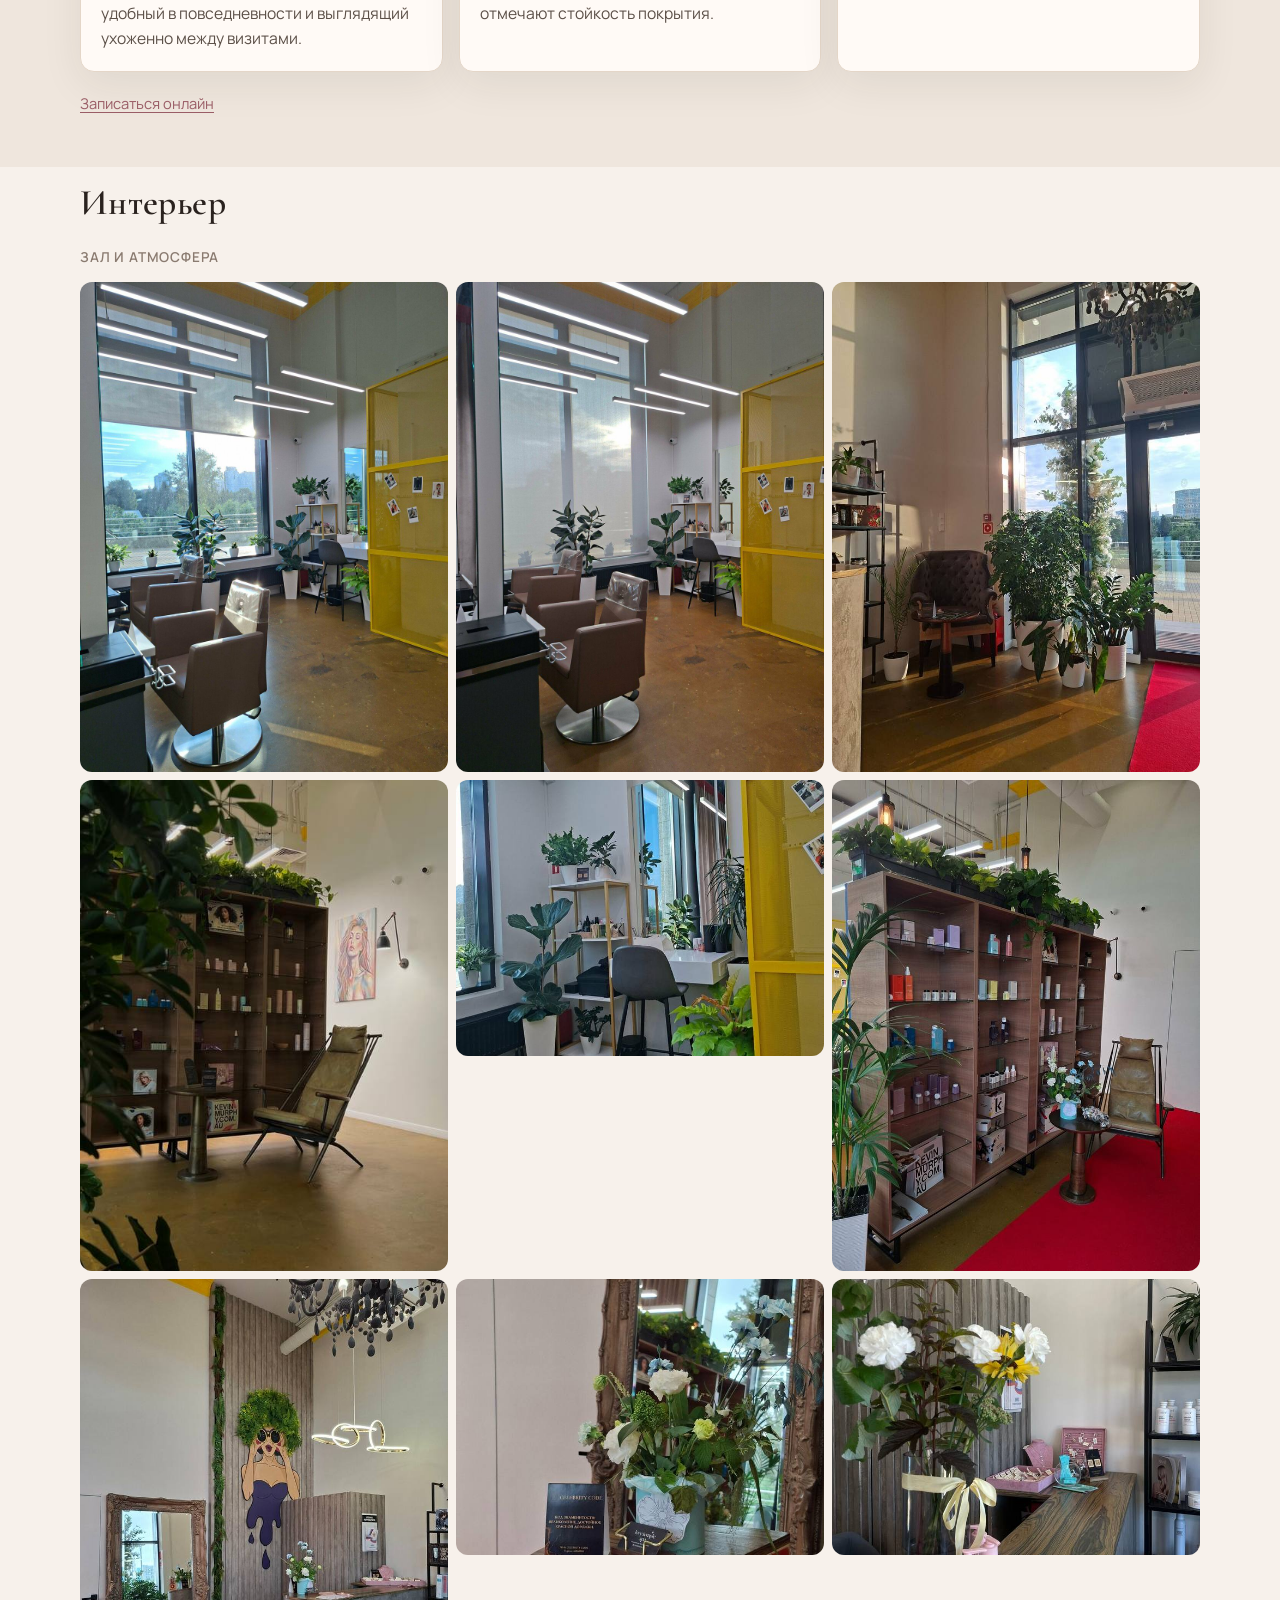
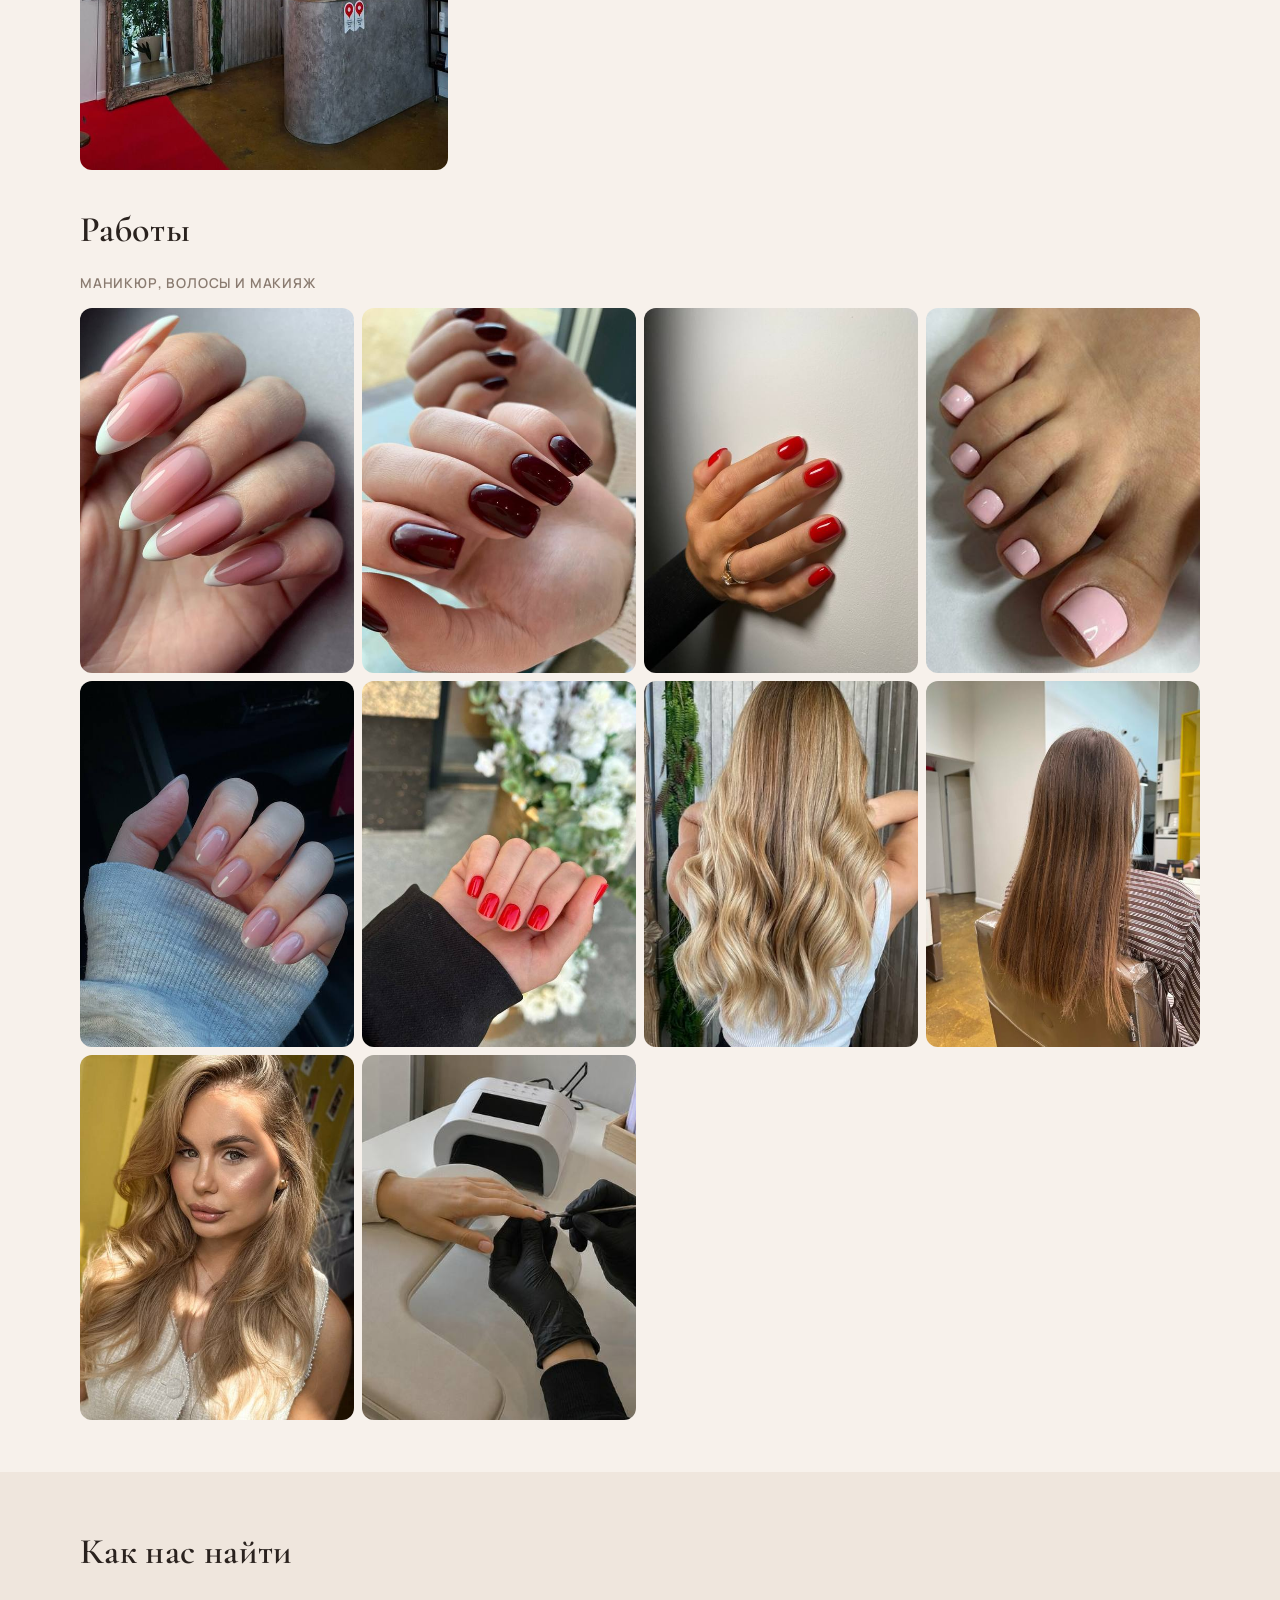
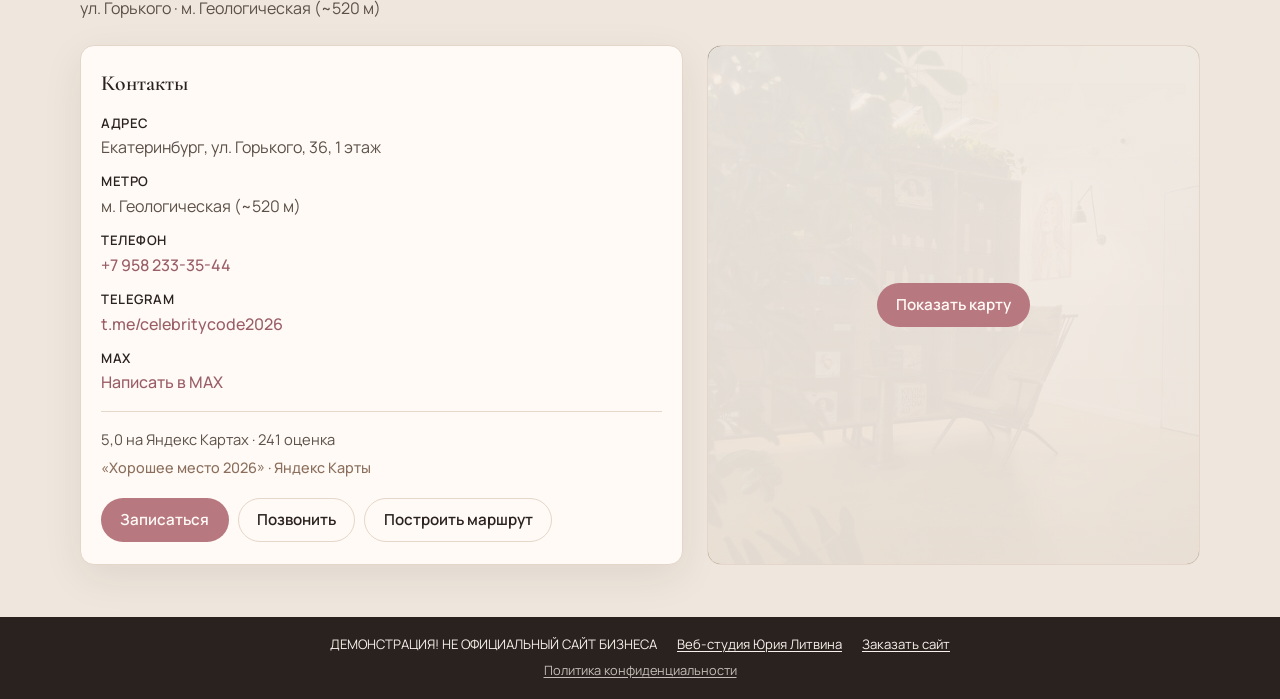
==== commit 25bdd131: "Demo site" ====
--- a/v1/index.html
+++ b/v1/index.html
@@ -176,8 +176,8 @@
               <a href="https://max.ru/u/f9LHodD0cOIdNxiGwpYgcu-uURk3g34Nb84Rll1ooj0iKbLp18bZekfVQBA" target="_blank" rel="noopener noreferrer">Написать в MAX</a>
             </li>
           </ul>
-          <p class="rating-line">5,0 на Яндекс Картах · 241 оценка · по данным на 07.10.2026</p>
-          <p class="award-line">«Хорошее место 2026» · Яндекс Карты · по данным на 07.10.2026</p>
+          <p class="rating-line">5,0 на Яндекс Картах · 241 оценка</p>
+          <p class="award-line">«Хорошее место 2026» · Яндекс Карты</p>
           <div class="contacts-actions">
             <a class="btn btn--accent" href="https://n941778.yclients.com/company/560868/" target="_blank" rel="noopener noreferrer">Записаться</a>
             <a class="btn btn--ghost" href="tel:+79582333544">Позвонить</a>
--- a/css/styles.css
+++ b/css/styles.css
@@ -69,29 +69,6 @@
   justify-content: center;
 }
 .demo-strip__label { font-weight: 600; text-transform: uppercase; }
-.demo-switch {
-  display: flex;
-  gap: 0.35rem;
-  flex-wrap: wrap;
-  justify-content: center;
-}
-.demo-switch a {
-  color: #f7f1eb;
-  text-decoration: none;
-  border: 1px solid rgba(247, 241, 235, 0.35);
-  border-radius: 999px;
-  padding: 0.2rem 0.65rem;
-  font-size: 11px;
-  letter-spacing: 0.02em;
-  min-height: 28px;
-  display: inline-flex;
-  align-items: center;
-}
-.demo-switch a[aria-current="page"],
-.demo-switch a:hover {
-  background: rgba(247, 241, 235, 0.14);
-  border-color: #f7f1eb;
-}
 
 .site-header {
   position: sticky;
@@ -104,21 +81,27 @@
 .header-bar {
   max-width: var(--max);
   margin: 0 auto;
-  padding: 0.65rem 1rem;
-  display: flex;
-  align-items: center;
-  gap: 0.75rem 1rem;
+  padding: 0.65rem 0.75rem;
+  display: flex;
+  align-items: center;
+  gap: 0.5rem 0.65rem;
   min-height: var(--header-h);
+  width: 100%;
+  box-sizing: border-box;
 }
 .signboard {
   font-family: var(--font-display);
   font-weight: 600;
-  font-size: clamp(1.25rem, 2.5vw, 1.55rem);
+  font-size: clamp(1.05rem, 2.5vw, 1.55rem);
   letter-spacing: 0.02em;
   color: var(--ink);
   text-decoration: none;
   white-space: nowrap;
   line-height: 1.1;
+  min-width: 0;
+  flex-shrink: 1;
+  overflow: hidden;
+  text-overflow: ellipsis;
 }
 .signboard:hover { color: var(--rose-deep); }
 .order-link {
@@ -178,6 +161,9 @@
   border-color: rgba(255,255,255,0.4);
 }
 .header-cta { flex-shrink: 0; }
+@media (max-width: 899px) {
+  .header-cta { margin-left: auto; }
+}
 .menu-toggle {
   display: inline-flex;
   align-items: center;
@@ -565,6 +551,18 @@
   margin: 0 0 0.75rem;
 }
 
+
+@media (max-width: 399px) {
+  .header-cta {
+    padding-left: 0.8rem;
+    padding-right: 0.8rem;
+    font-size: 0.88rem;
+    min-height: 40px;
+  }
+  .signboard {
+    font-size: clamp(0.98rem, 4.2vw, 1.2rem);
+  }
+}
 @media (min-width: 640px) {
   .gallery__grid--interiors {
     grid-template-columns: repeat(3, 1fr);
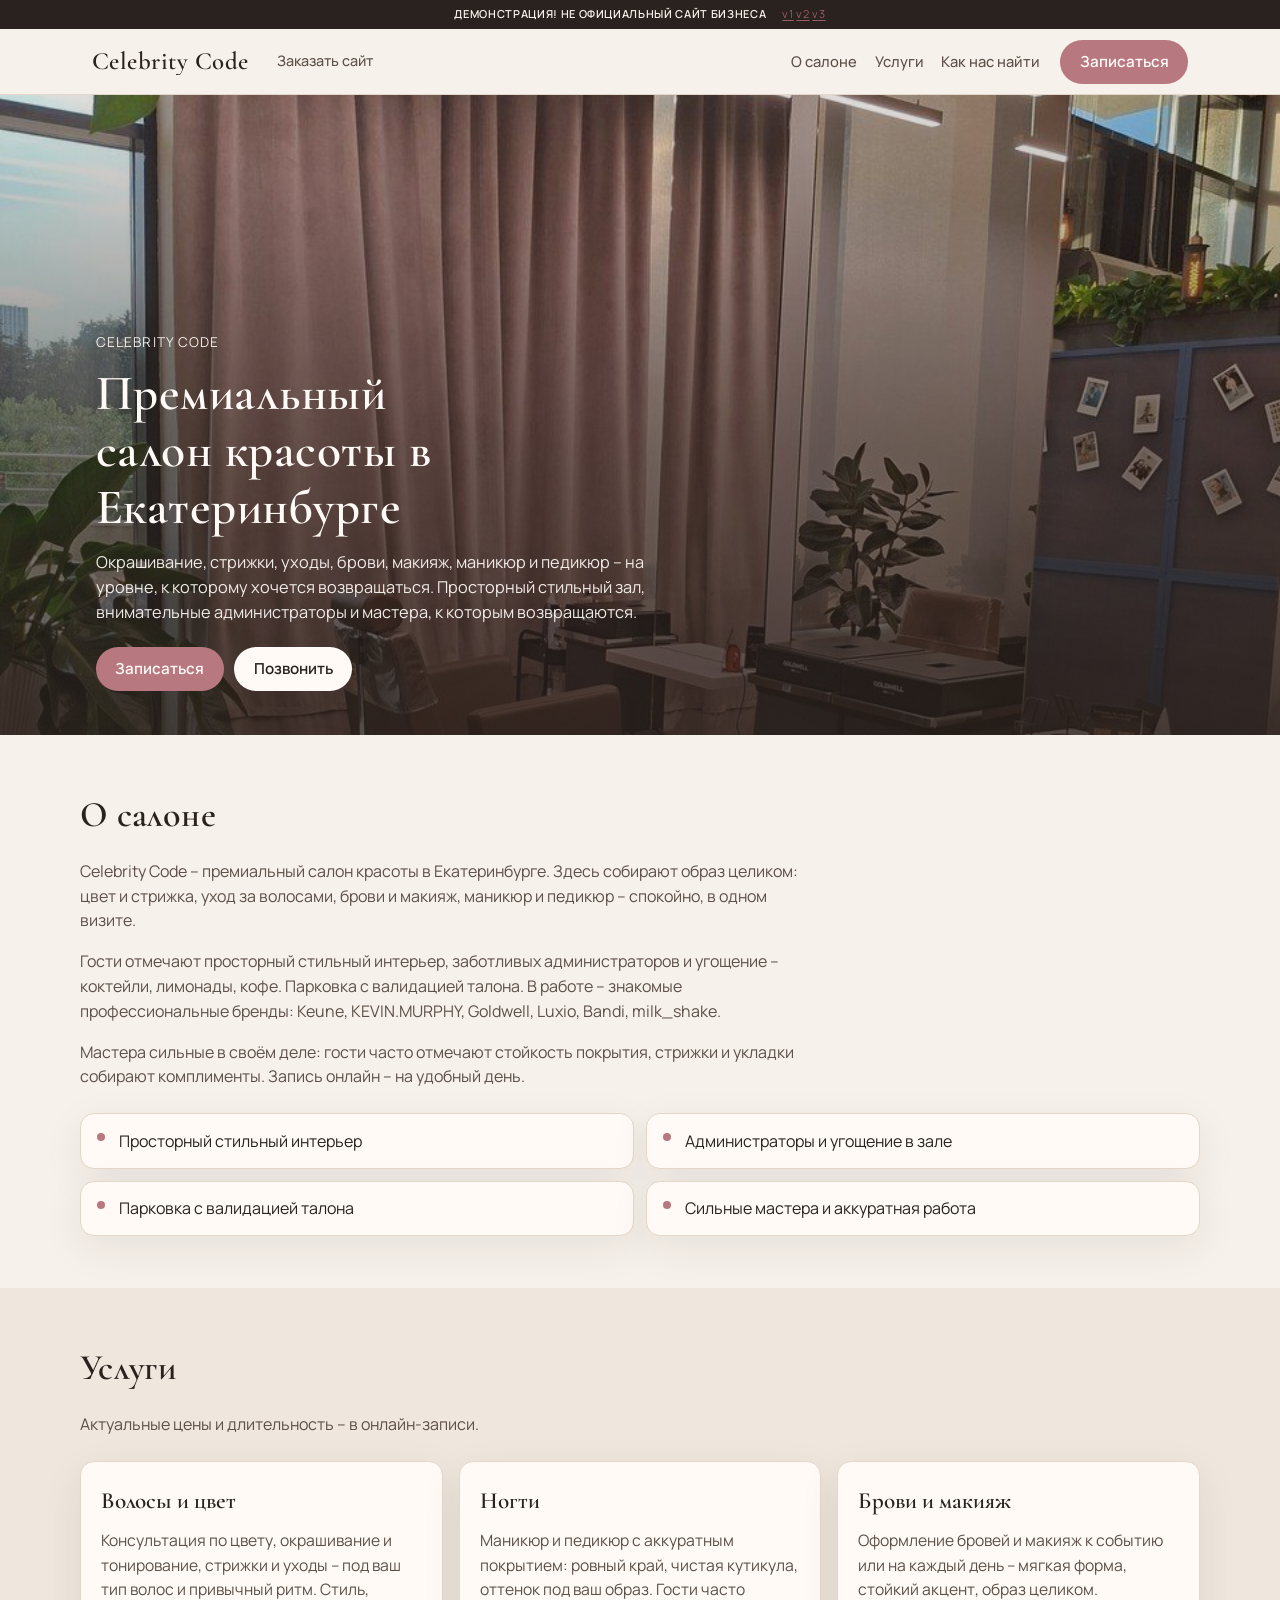
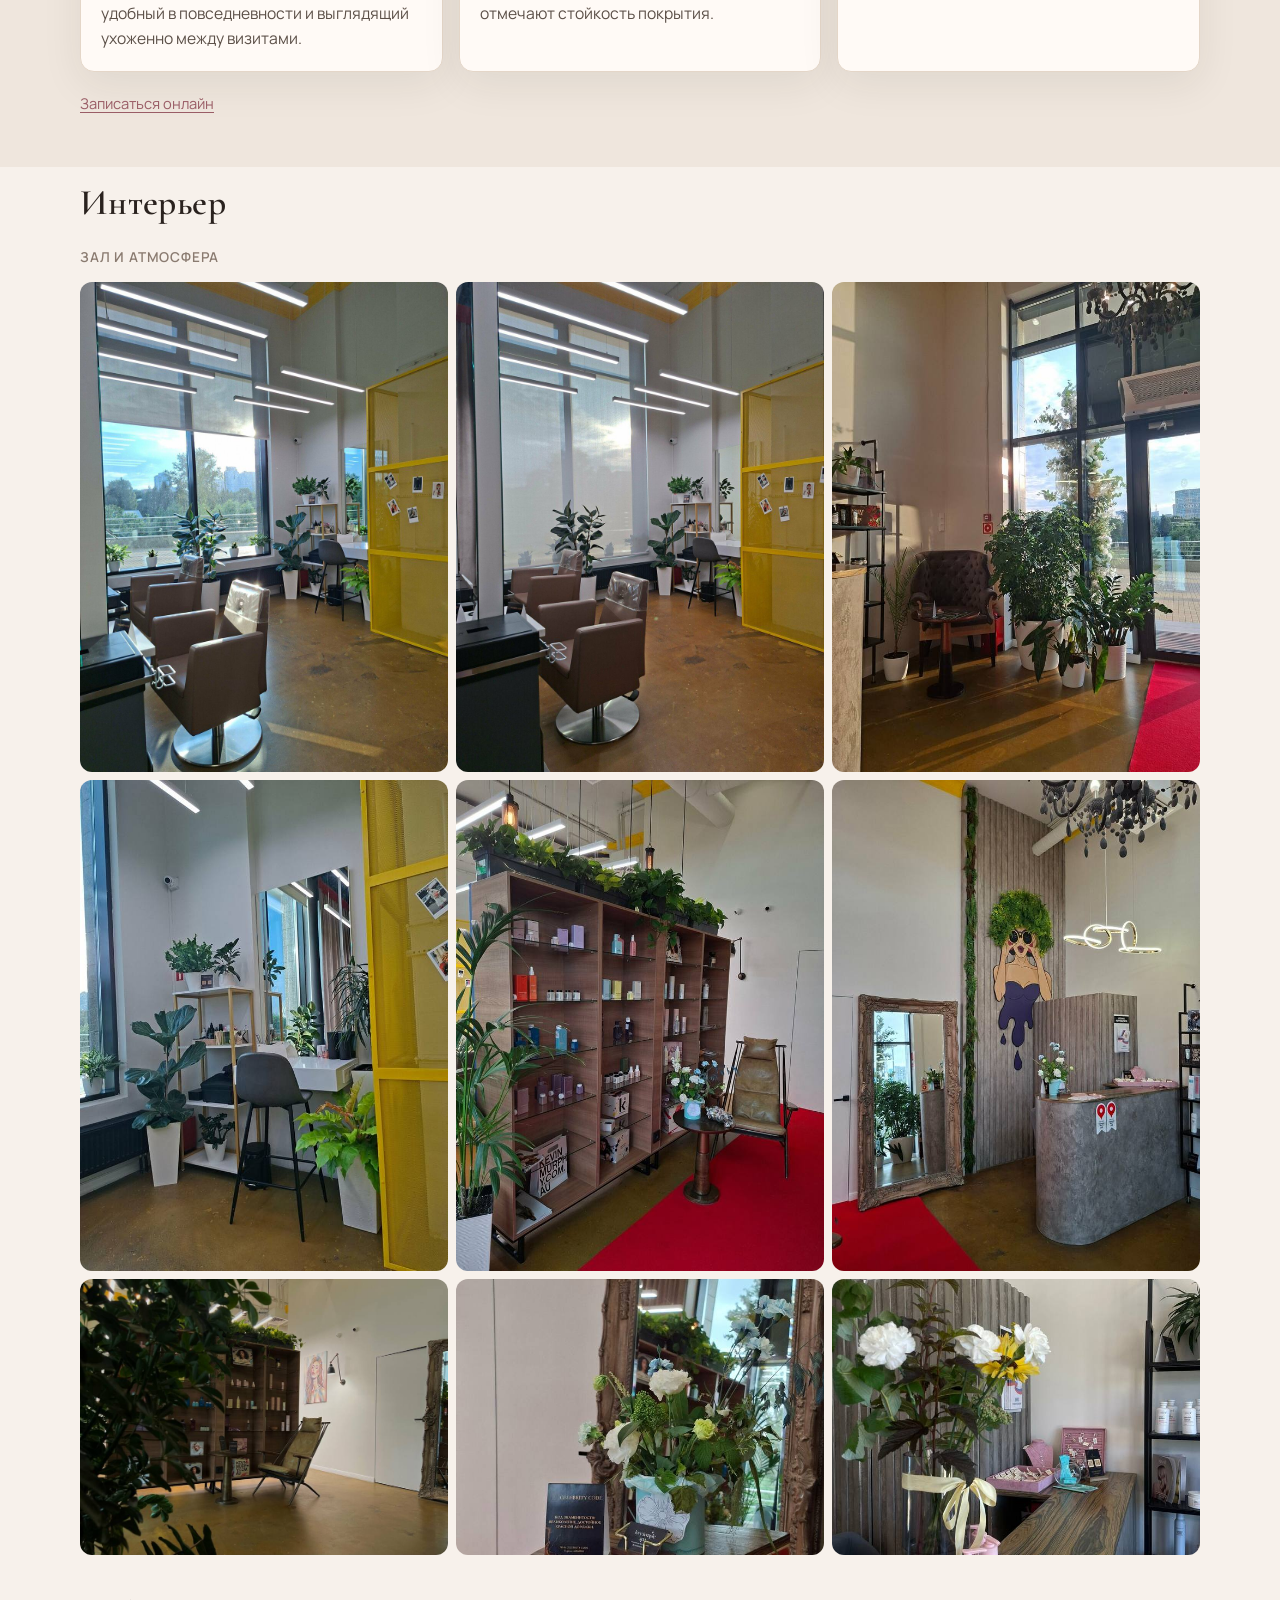
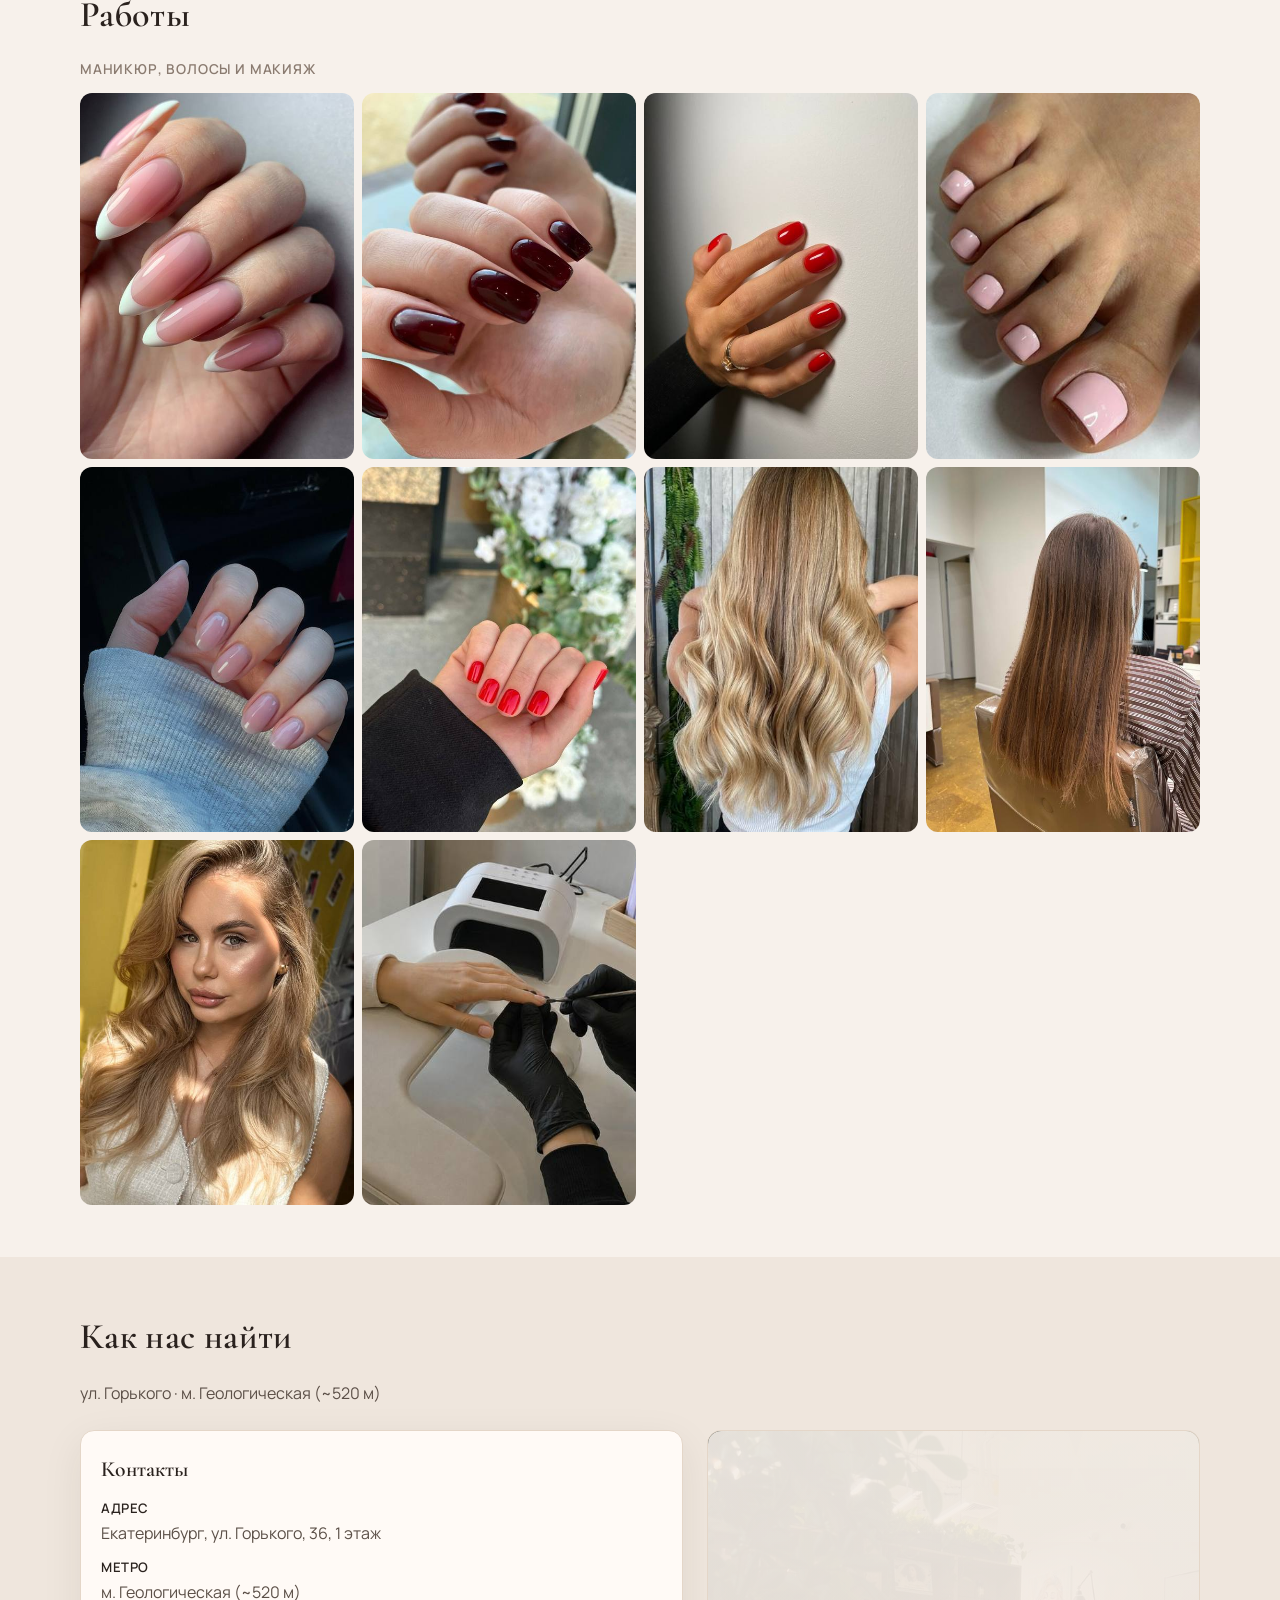
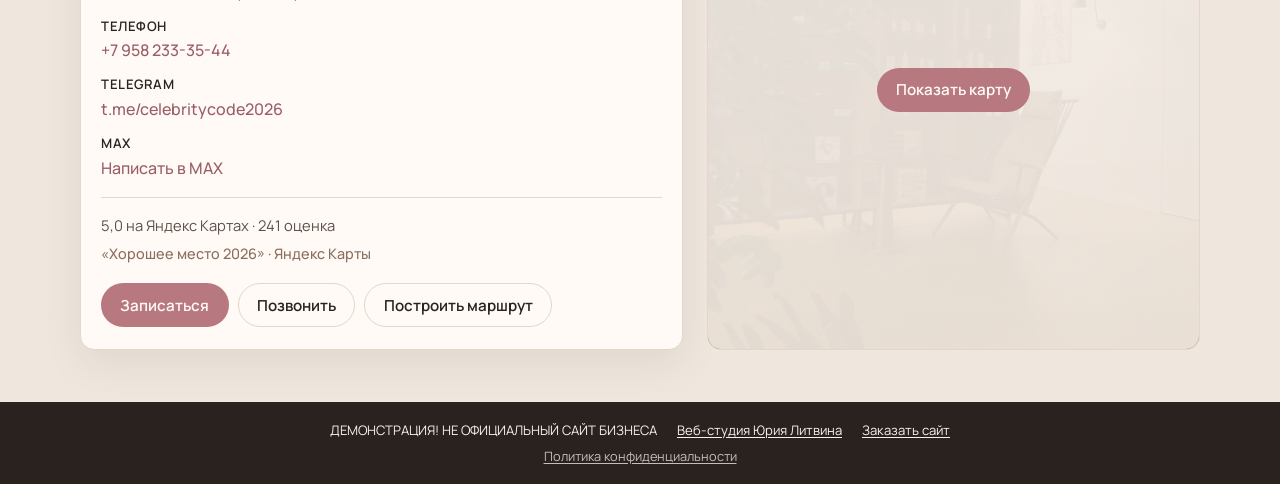
==== commit 269b85f4: "Demo site" ====
--- a/v1/index.html
+++ b/v1/index.html
@@ -120,12 +120,14 @@
           <figure><img src="../images/interior-02.jpg" alt="Рабочие места у больших окон салона" width="960" height="1280" loading="lazy"></figure>
           <figure><img src="../images/interior-03.jpg" alt="Ряд станций с мягким светом на потолке" width="960" height="1280" loading="lazy"></figure>
           <figure><img src="../images/interior-04.jpg" alt="Зона отдыха с креслом и растениями" width="675" height="900" loading="lazy"></figure>
-          <figure><img src="../images/interior-05.jpg" alt="Витрина с уходовой косметикой и креслом" width="900" height="675" loading="lazy"></figure>
           <figure><img src="../images/interior-06.jpg" alt="Угловая зона у окна с барным стулом" width="675" height="900" loading="lazy"></figure>
           <figure><img src="../images/interior-07.jpg" alt="Витрина с продуктами и растениями" width="675" height="900" loading="lazy"></figure>
           <figure><img src="../images/interior-08.jpg" alt="Ресепшен с зеркалом и мягким неоном" width="675" height="900" loading="lazy"></figure>
-          <figure><img src="../images/interior-09.jpg" alt="Стойка ресепшена с цветами" width="675" height="900" loading="lazy"></figure>
-          <figure><img src="../images/interior-10.jpg" alt="Ресепшен с брендовой косметикой и букетом" width="675" height="900" loading="lazy"></figure>
+        </div>
+        <div class="gallery__grid gallery__grid--interiors-wide">
+          <figure class="gallery__fig--wide"><img src="../images/interior-05.jpg" alt="Витрина с уходовой косметикой и креслом" width="900" height="675" loading="lazy"></figure>
+          <figure class="gallery__fig--wide"><img src="../images/interior-09.jpg" alt="Стойка ресепшена с цветами" width="675" height="900" loading="lazy"></figure>
+          <figure class="gallery__fig--wide"><img src="../images/interior-10.jpg" alt="Ресепшен с брендовой косметикой и букетом" width="675" height="900" loading="lazy"></figure>
         </div>
       </div>
       <div class="gallery__block">
--- a/css/styles.css
+++ b/css/styles.css
@@ -413,8 +413,13 @@
   background: var(--bg-soft);
   aspect-ratio: 3 / 4;
 }
-.gallery__grid--interiors figure:nth-child(5),
-.gallery__grid--interiors figure:nth-child(n+8) {
+/* Interiors: portraits in --interiors (full rows), landscapes in --interiors-wide (always 3-col = full row) */
+.gallery__grid--interiors-wide {
+  margin-top: 0.5rem;
+  grid-template-columns: repeat(3, 1fr);
+}
+.gallery__grid--interiors-wide figure,
+.gallery__fig--wide {
   aspect-ratio: 4 / 3;
 }
 .gallery__grid img {
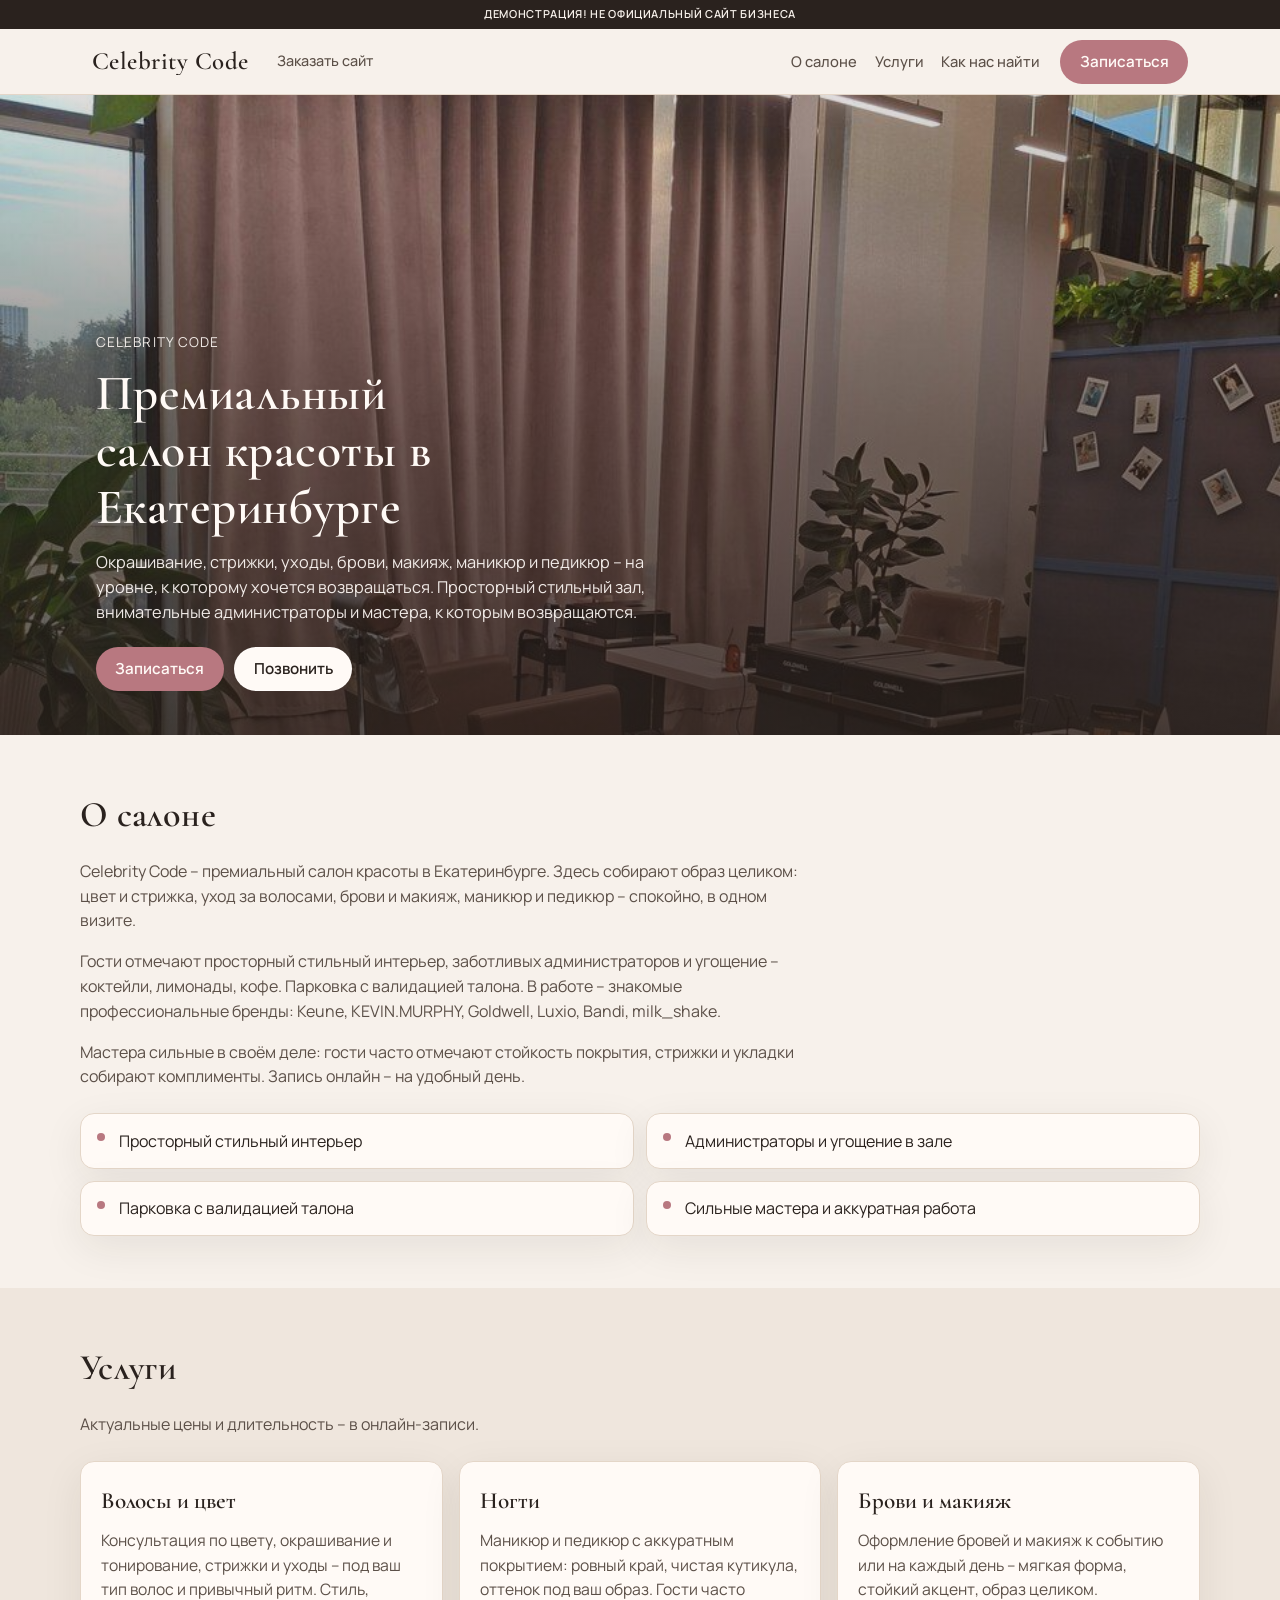
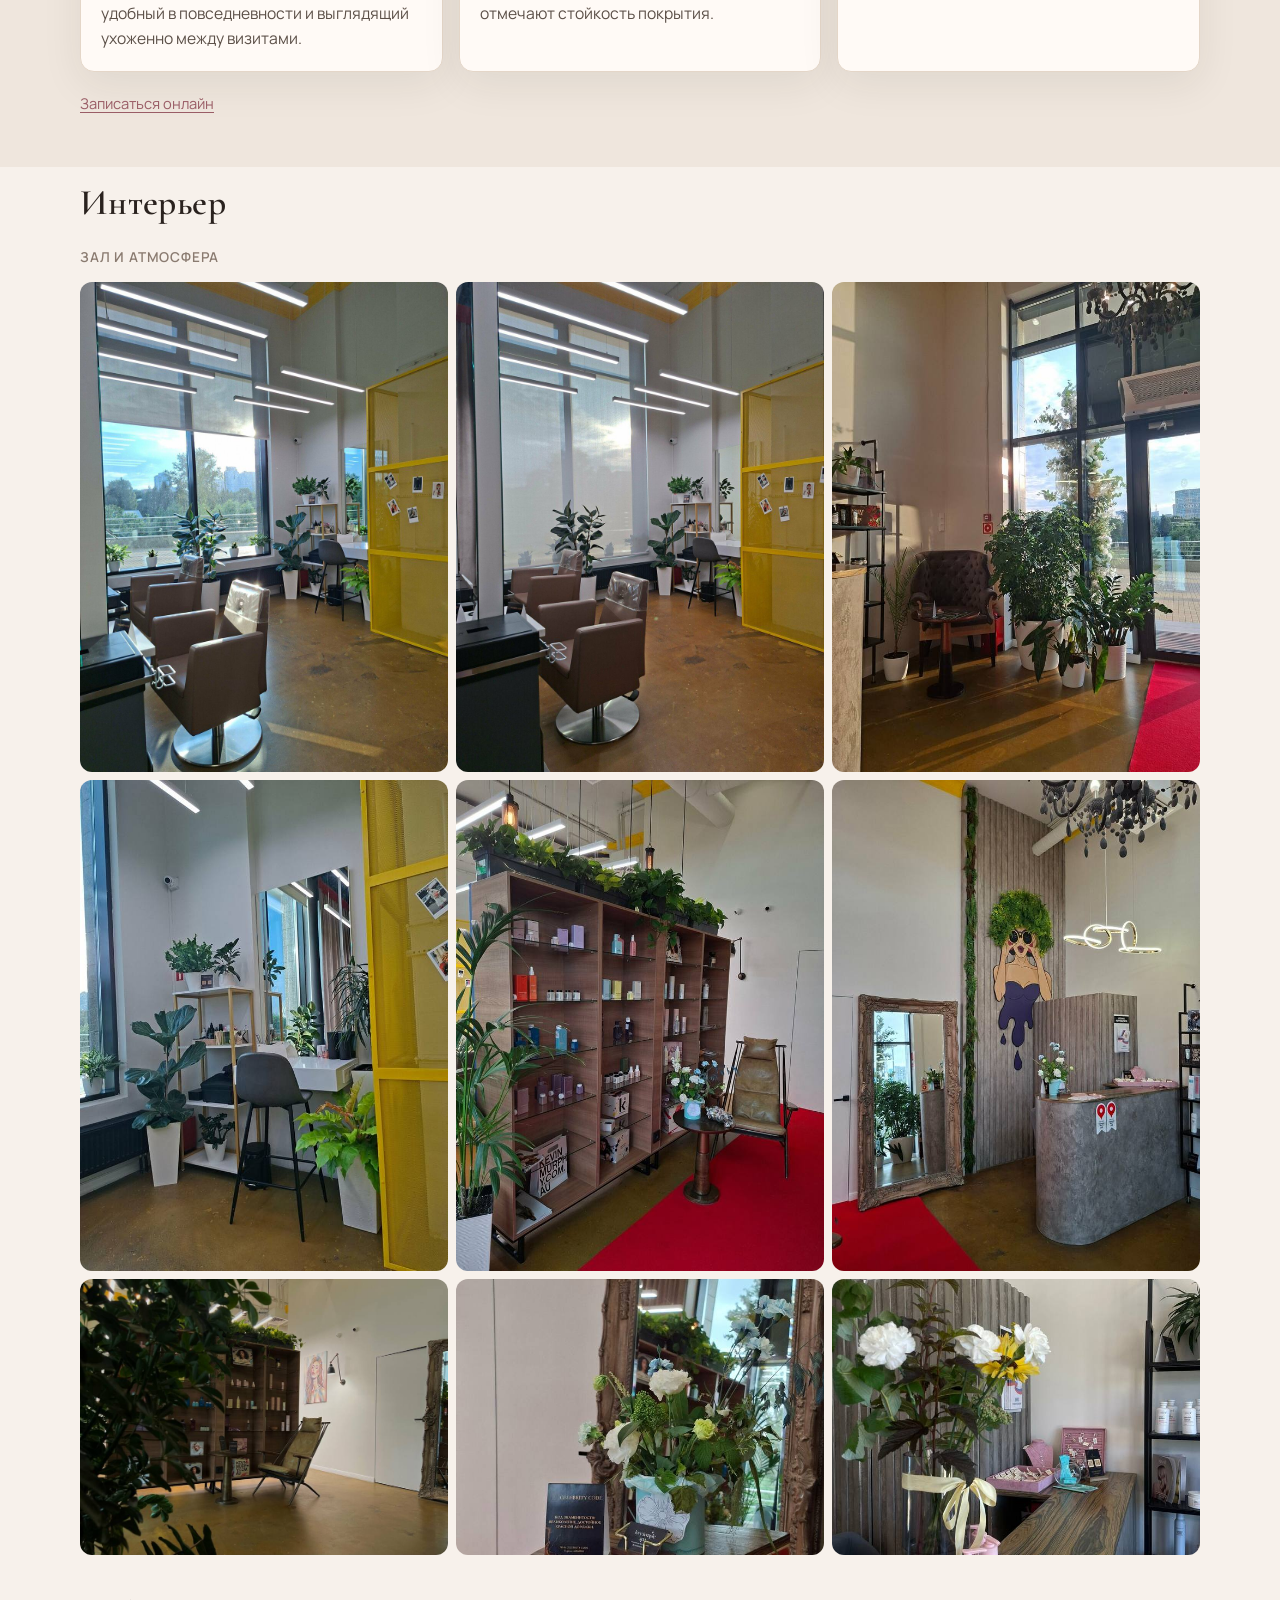
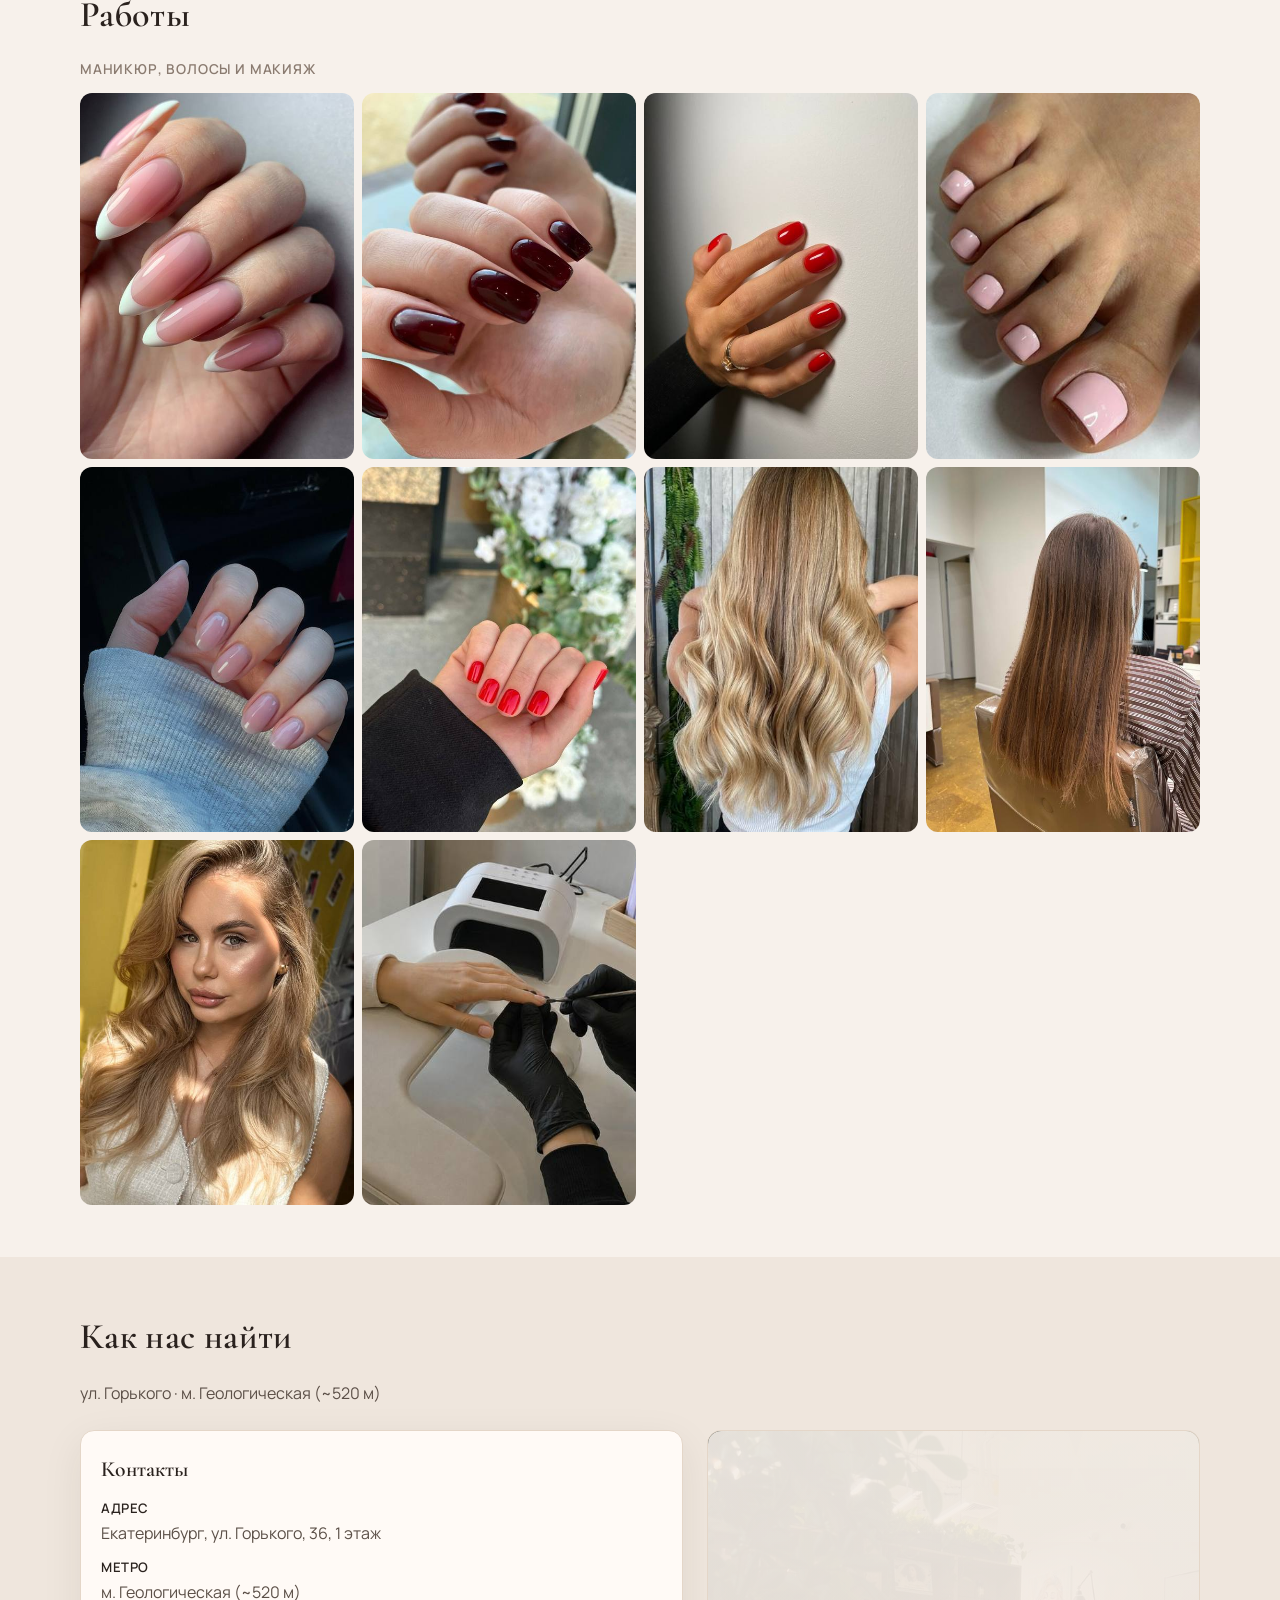
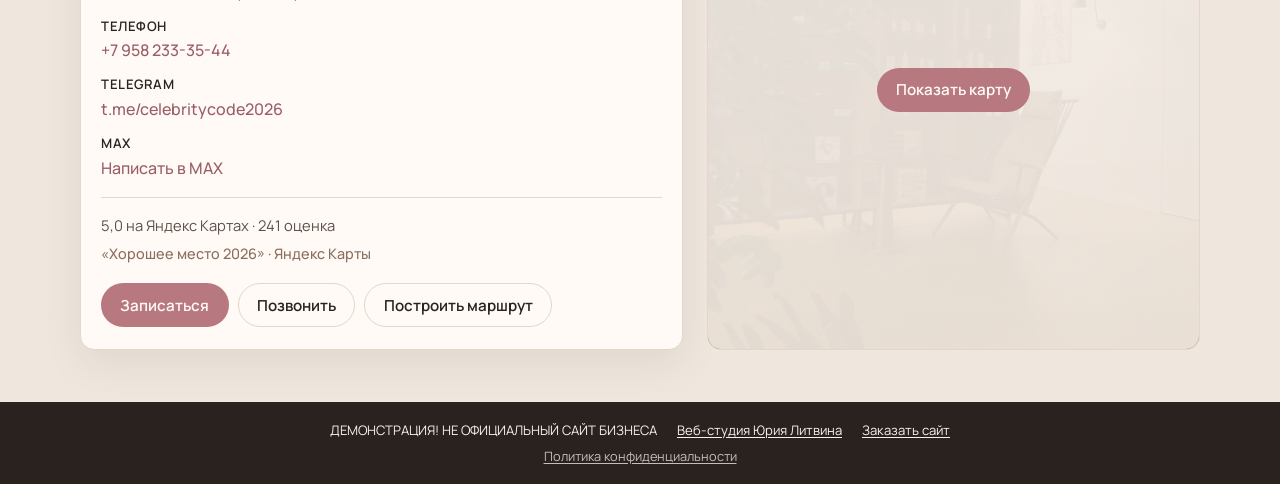
==== commit 0ed2a053: "Demo site" ====
--- a/v1/index.html
+++ b/v1/index.html
@@ -19,11 +19,6 @@
 <div class="demo-strip" role="note">
   <div class="demo-strip__inner">
     <span class="demo-strip__label">ДЕМОНСТРАЦИЯ! НЕ ОФИЦИАЛЬНЫЙ САЙТ БИЗНЕСА</span>
-    <nav class="demo-switch" aria-label="Варианты демо">
-      <a href="./" aria-current="page">v1</a>
-      <a href="../">v2</a>
-      <a href="../v3/">v3</a>
-    </nav>
   </div>
 </div>
 
--- a/css/styles.css
+++ b/css/styles.css
@@ -25,6 +25,7 @@
 *, *::before, *::after { box-sizing: border-box; }
 html {
   scroll-behavior: smooth;
+  scroll-padding-top: calc(var(--demo-h) + var(--header-h) + 12px);
   -webkit-text-size-adjust: 100%;
 }
 html.nav-open { overflow: hidden; }
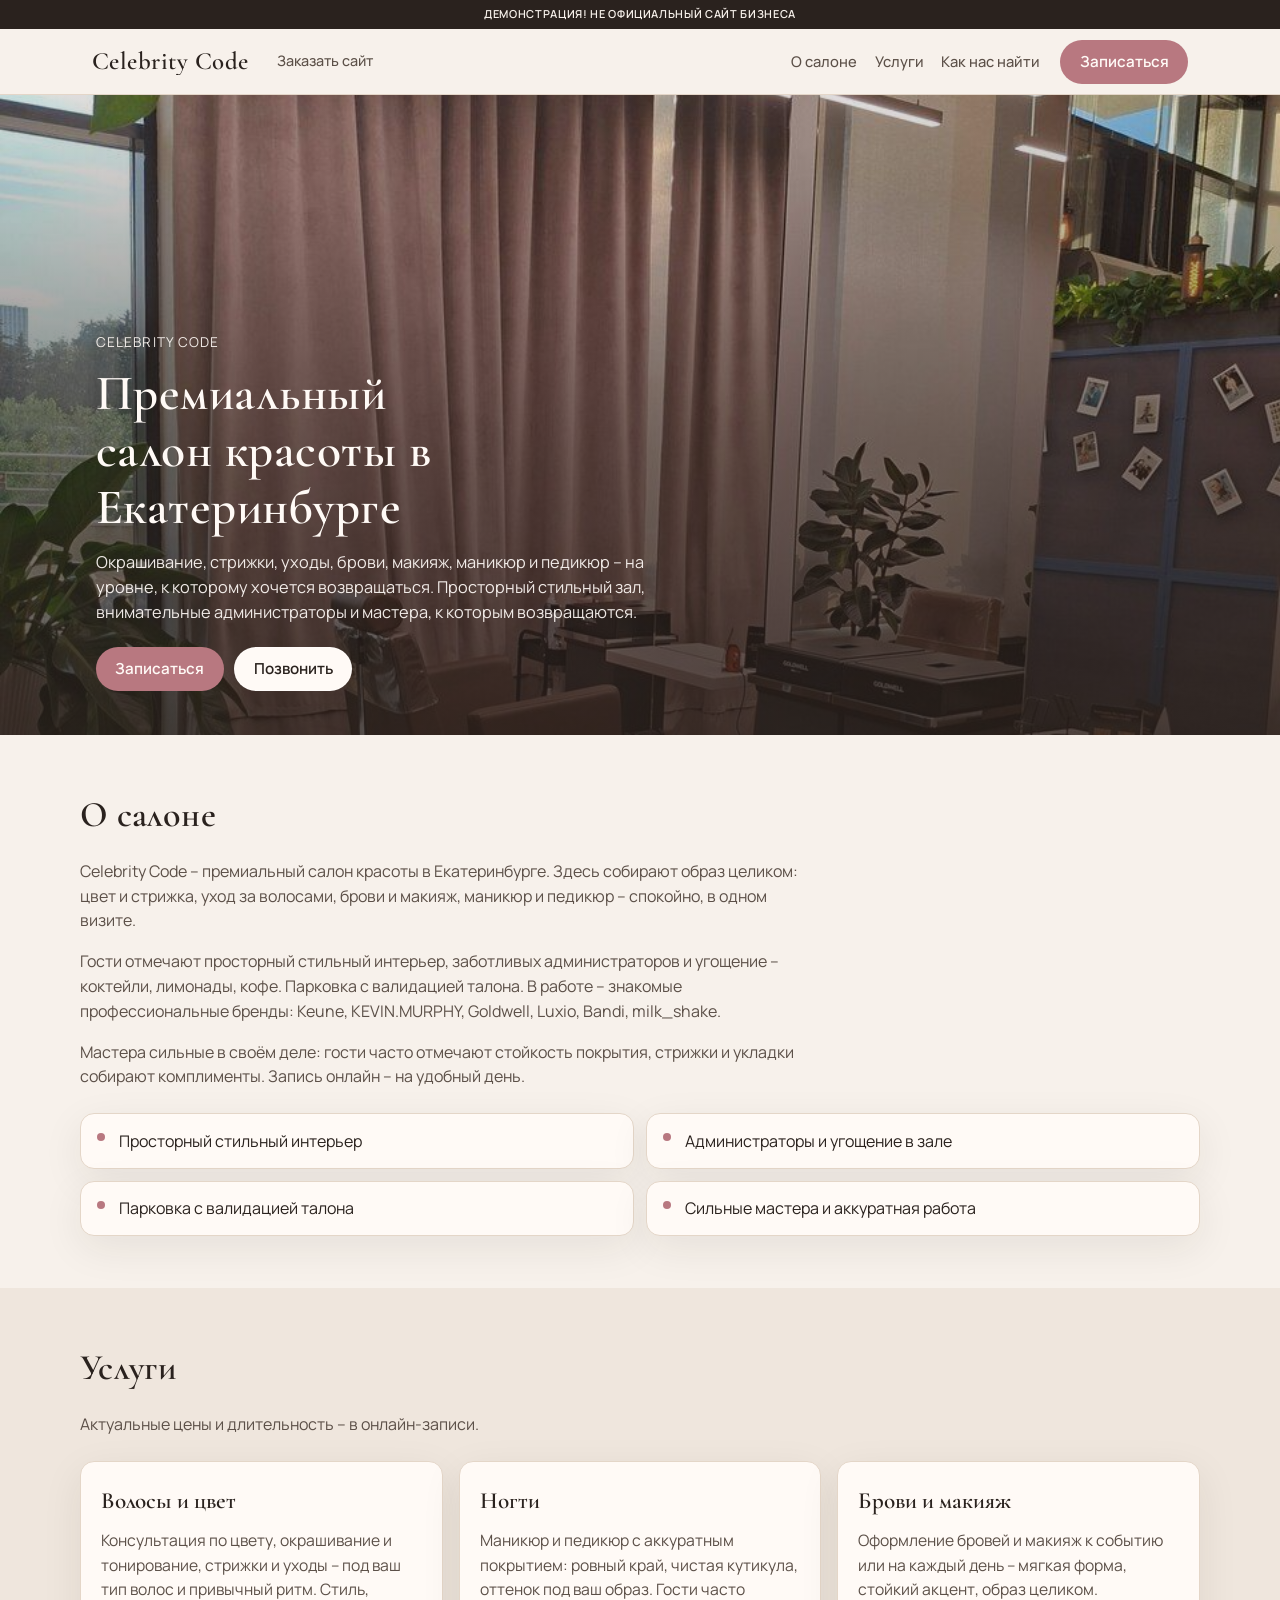
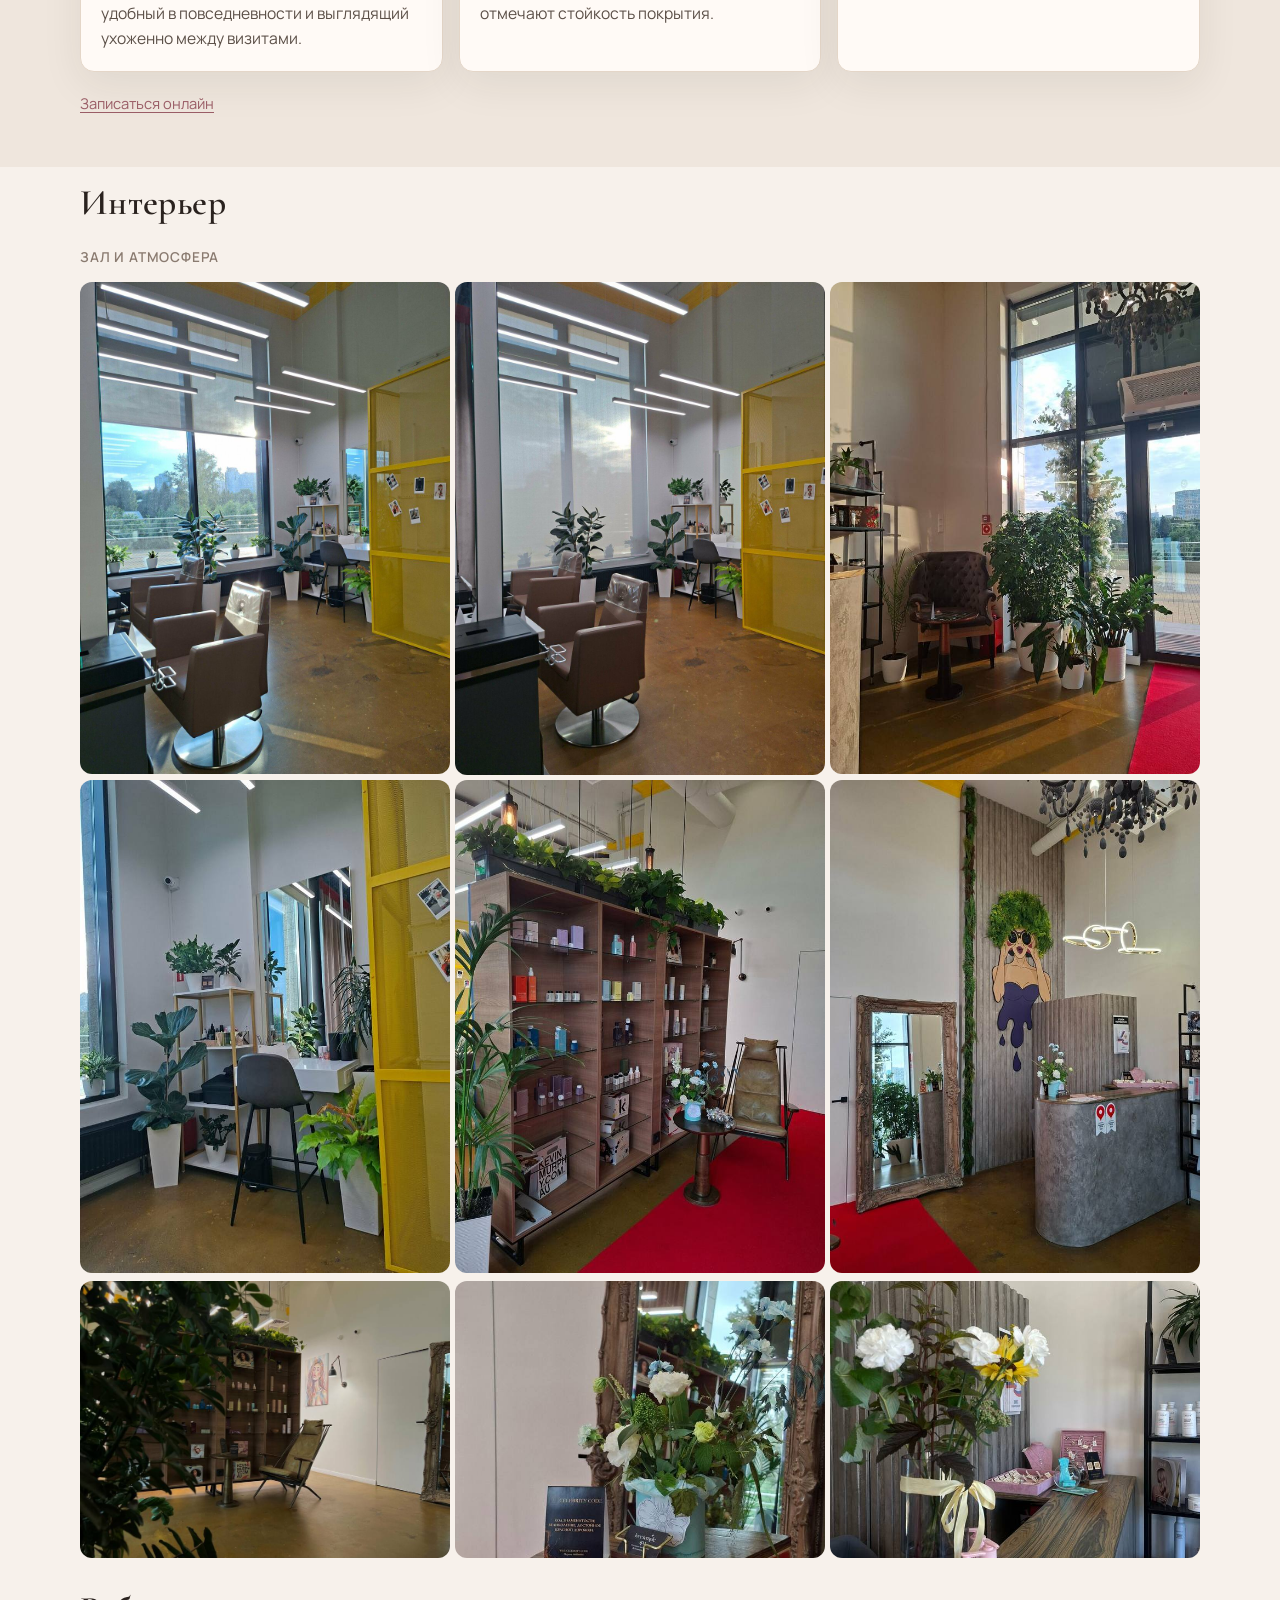
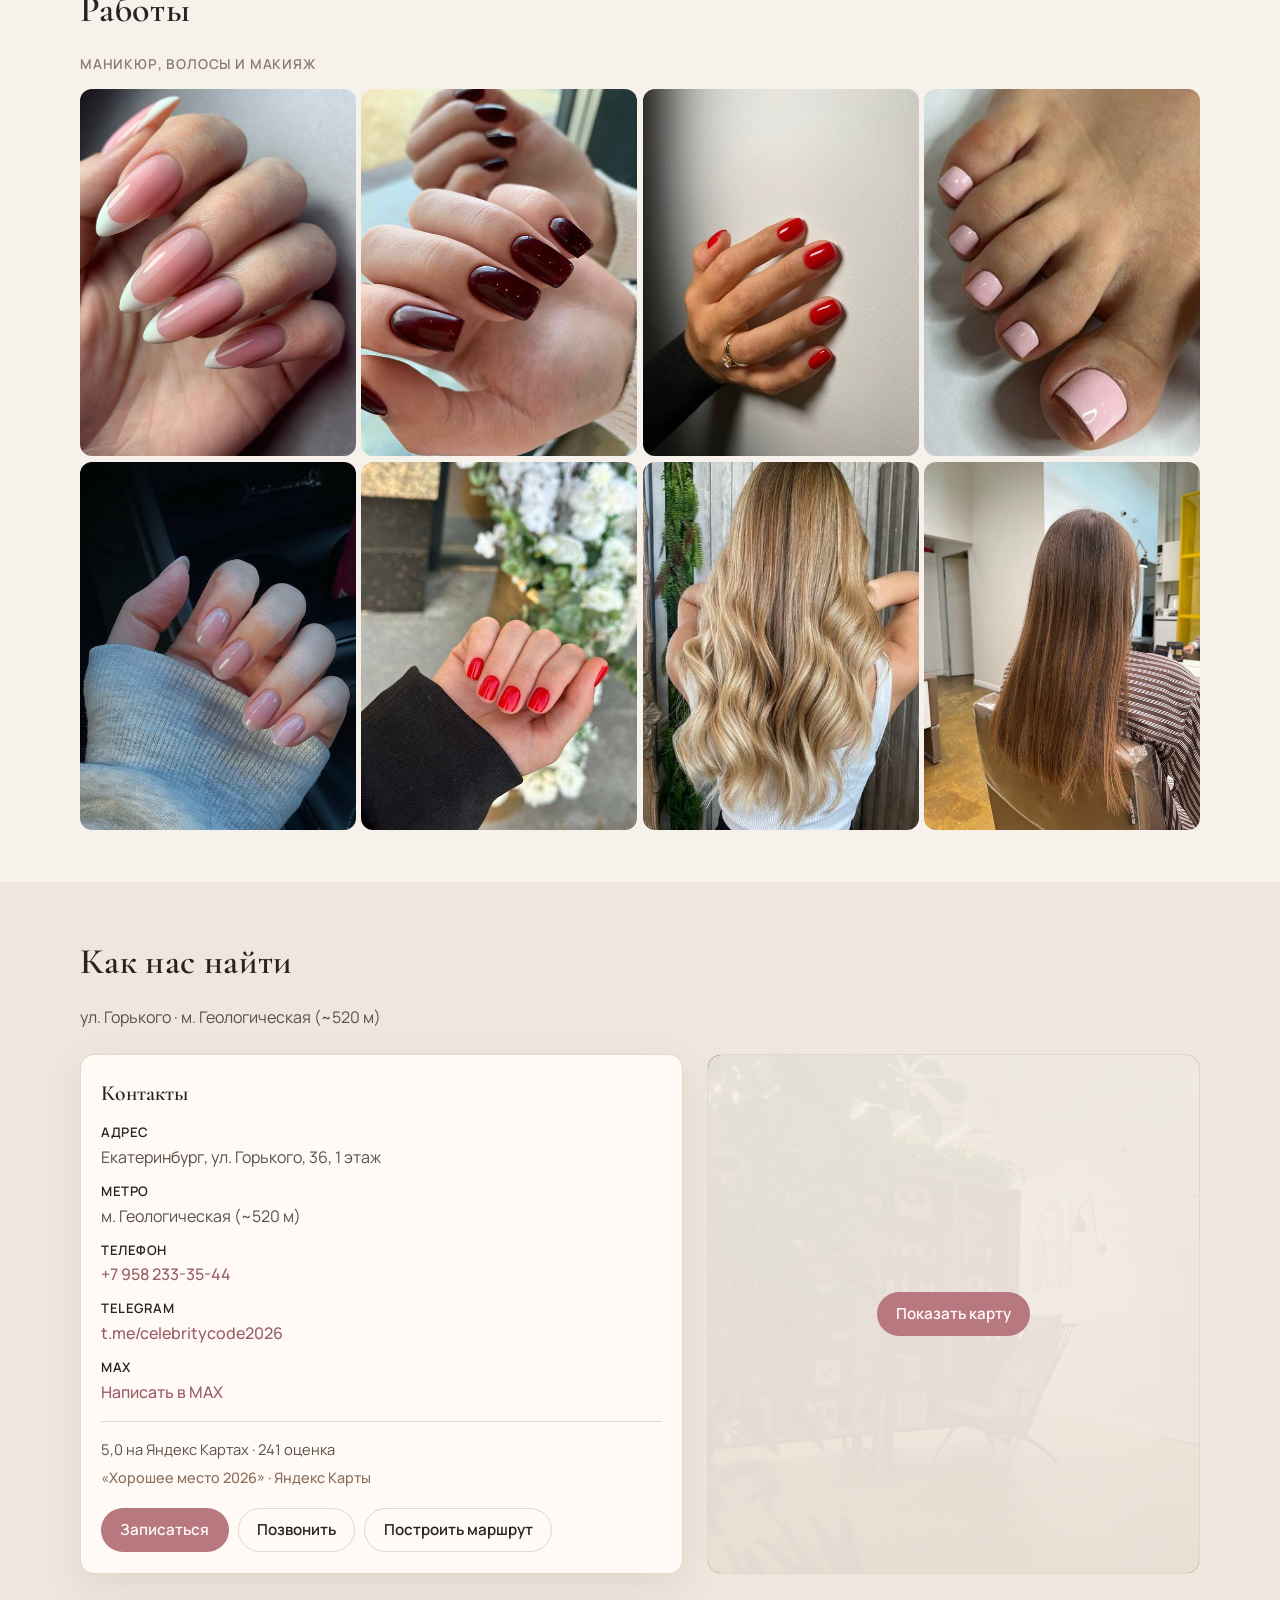
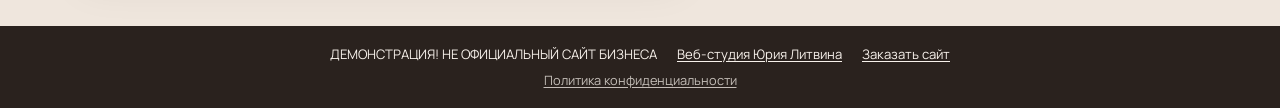
==== commit d6a06db5: "Demo site" ====
--- a/v1/index.html
+++ b/v1/index.html
@@ -137,8 +137,6 @@
           <figure><img src="../images/work-06.jpg" alt="Красный маникюр с цветочным акцентом" width="525" height="700" loading="lazy"></figure>
           <figure><img src="../images/work-07.jpg" alt="Длинные светлые волны" width="393" height="700" loading="lazy"></figure>
           <figure><img src="../images/work-08.jpg" alt="Прямые каштановые волосы" width="525" height="700" loading="lazy"></figure>
-          <figure><img src="../images/work-11.jpg" alt="Светлая укладка и макияж" width="525" height="700" loading="lazy"></figure>
-          <figure><img src="../images/work-12.jpg" alt="Маникюр в процессе работы" width="700" height="525" loading="lazy"></figure>
         </div>
       </div>
     </div>
--- a/css/styles.css
+++ b/css/styles.css
@@ -389,7 +389,7 @@
 }
 
 .gallery { padding-top: 0.5rem; }
-.gallery__block { margin-bottom: 2rem; }
+.gallery__block { margin-bottom: 1.5rem; }
 .gallery__block:last-child { margin-bottom: 0; }
 .gallery__label {
   font-size: 0.85rem;
@@ -402,7 +402,7 @@
 .gallery__grid {
   display: grid;
   grid-template-columns: repeat(2, 1fr);
-  gap: 0.5rem;
+  gap: 0.35rem;
 }
 .gallery__grid--works {
   grid-template-columns: repeat(2, 1fr);
